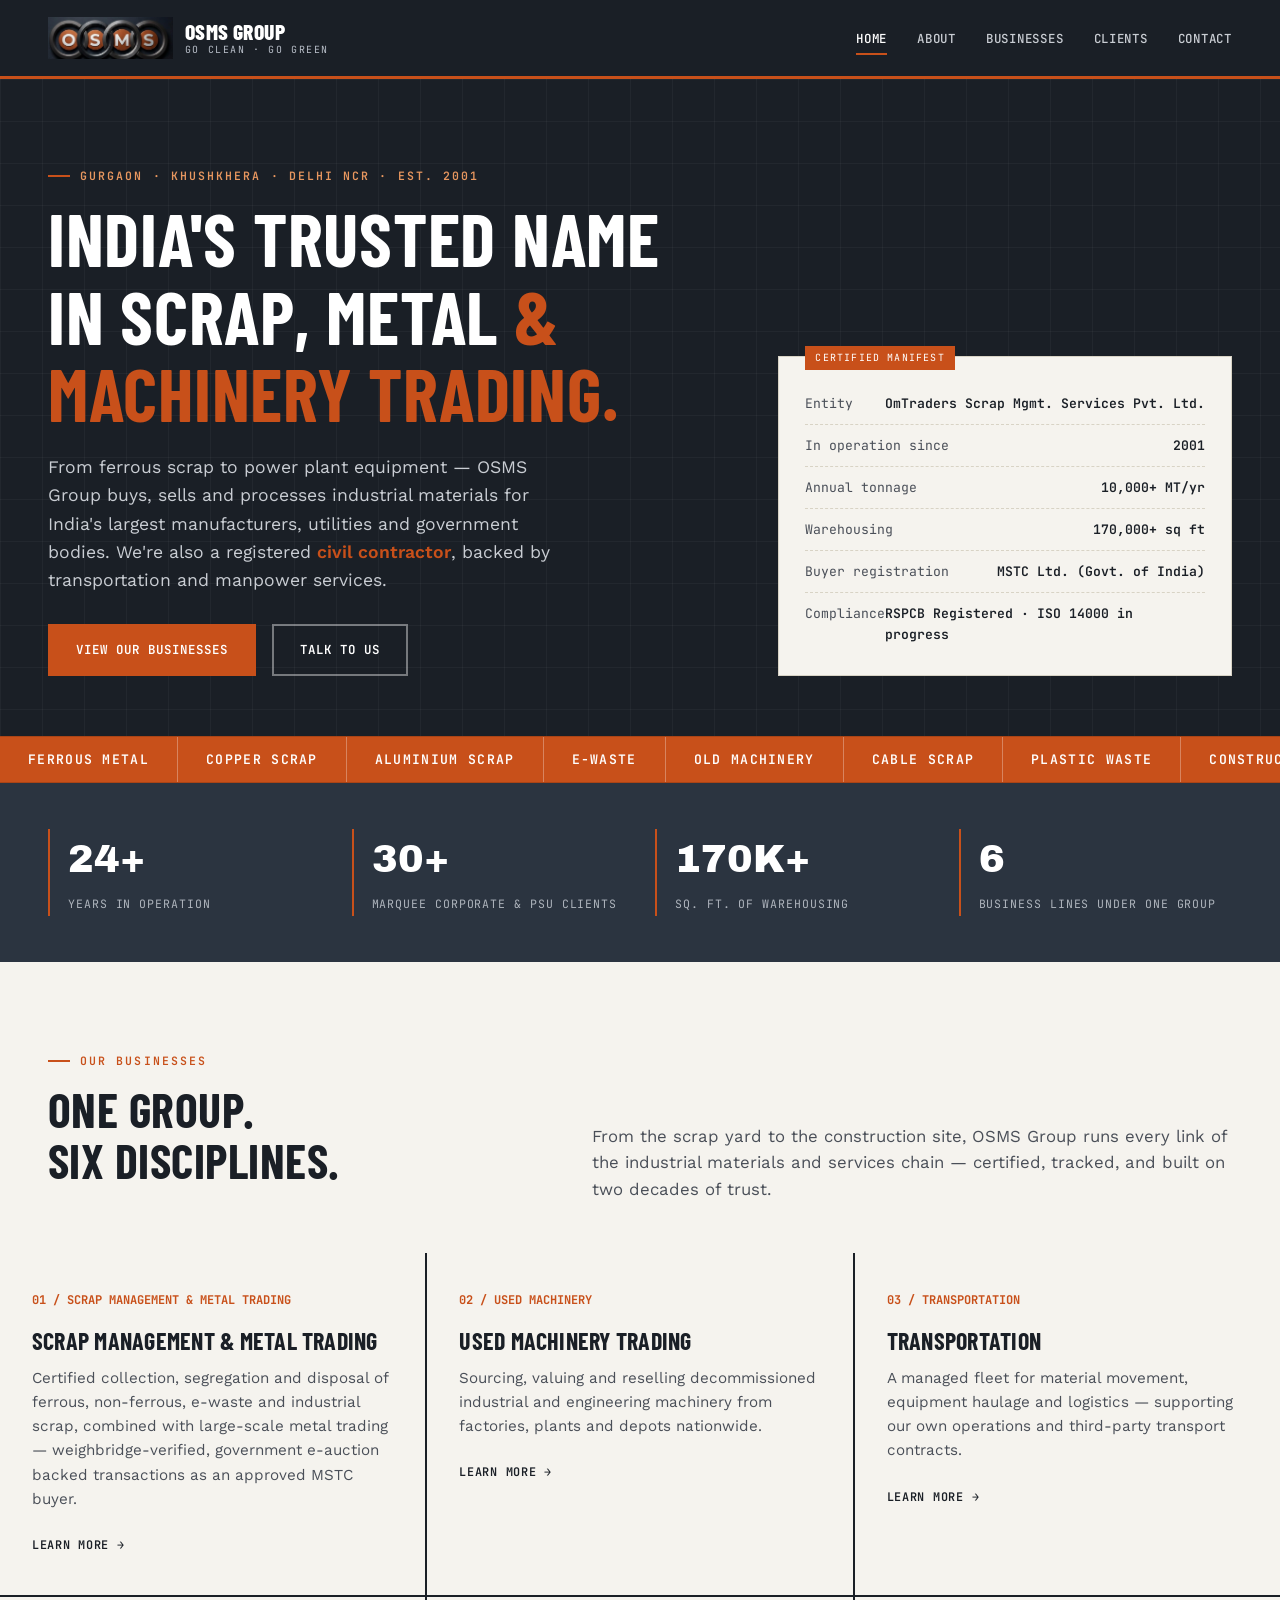
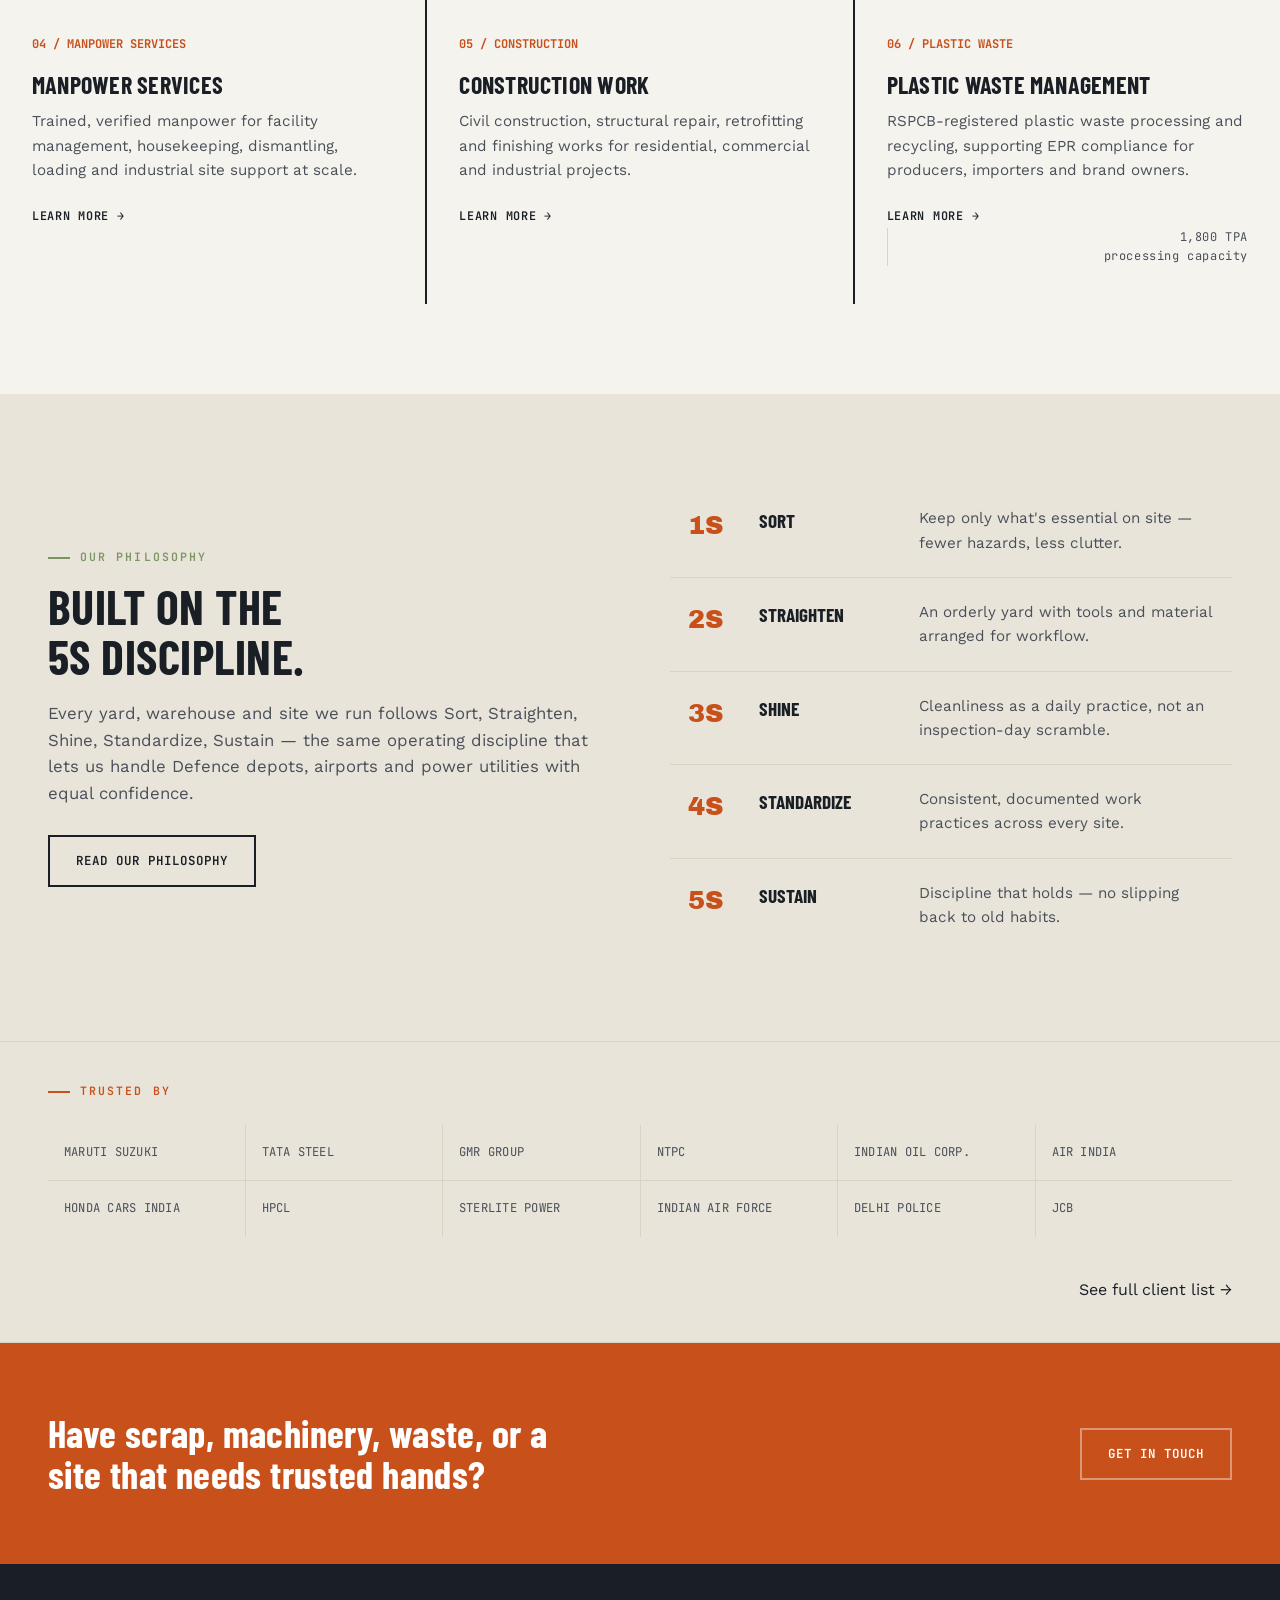
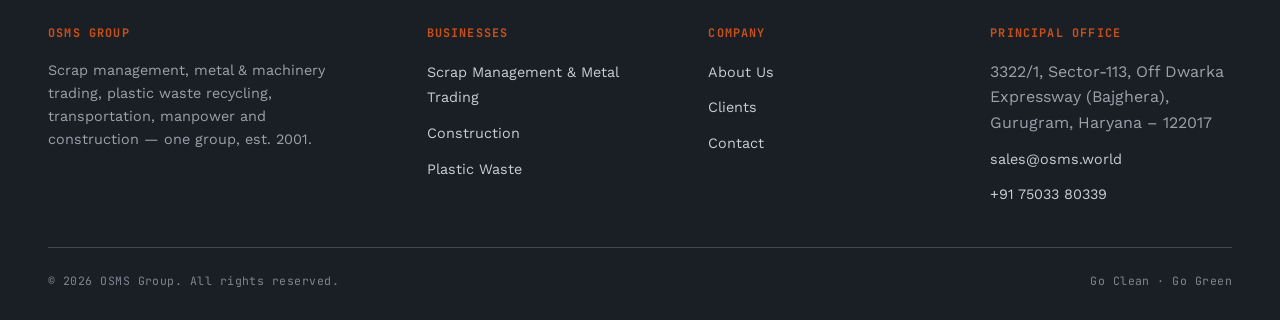
==== index.html @ 16e3008f "Add files via upload" ====
<!DOCTYPE html>
<html lang="en">
<head>
<meta charset="UTF-8">
<meta name="viewport" content="width=device-width, initial-scale=1.0">
<title>OSMS Group | Scrap, Recycling, Trading, Manpower &amp; Construction</title>
<meta name="description" content="OSMS Group — scrap management, metal &amp; machinery trading, plastic waste recycling, transportation, manpower and construction services, trusted by Maruti Suzuki, Tata Steel, NTPC, GMR, Air India and the Indian Armed Forces.">
<link rel="icon" href="favicon.ico" sizes="any">
<link rel="icon" type="image/png" sizes="32x32" href="favicon-32x32.png">
<link rel="icon" type="image/png" sizes="16x16" href="favicon-16x16.png">
<link rel="apple-touch-icon" sizes="180x180" href="apple-touch-icon.png">
<link rel="stylesheet" href="style.css">
</head>
<body>

<header class="site-header">
  <div class="wrap">
    <a href="index.html" class="brand">
      <img src="header-logo.png" alt="OSMS Group" class="brand-mark-img">
      <div class="brand-text">
        <span class="name">OSMS Group</span>
        <span class="tag">Go Clean · Go Green</span>
      </div>
    </a>
    <nav class="main-nav">
      <ul>
        <li><a href="index.html" class="active">Home</a></li>
        <li><a href="about.html">About</a></li>
        <li><a href="businesses.html">Businesses</a></li>
        <li><a href="clients.html">Clients</a></li>
        <li><a href="contact.html">Contact</a></li>
      </ul>
    </nav>
    <button class="nav-toggle" aria-label="Toggle menu" aria-expanded="false">&#9776;</button>
  </div>
</header>

<!-- HERO -->
<section class="hero">
  <div class="hero-grid-bg"></div>
  <div class="wrap">
    <div class="hero-inner">
      <div class="fade-up">
        <p class="eyebrow on-dark">Gurgaon · Khushkhera · Delhi NCR · Est. 2001</p>
        <h1>India's trusted name in scrap, metal <span>&amp; machinery trading.</span></h1>
        <p class="hero-sub">From ferrous scrap to power plant equipment &mdash; OSMS Group buys, sells and processes industrial materials for India's largest manufacturers, utilities and government bodies. We're also a registered <span class="hl-rust">civil contractor</span>, backed by transportation and manpower services.</p>
        <div class="hero-cta">
          <a href="businesses.html" class="btn btn-rust">View Our Businesses</a>
          <a href="contact.html" class="btn btn-outline-light">Talk To Us</a>
        </div>
      </div>
      <div class="manifest-card fade-up">
        <div class="manifest-row"><span class="k">Entity</span><span class="v">OmTraders Scrap Mgmt. Services Pvt. Ltd.</span></div>
        <div class="manifest-row"><span class="k">In operation since</span><span class="v">2001</span></div>
        <div class="manifest-row"><span class="k">Annual tonnage</span><span class="v">10,000+ MT/yr</span></div>
        <div class="manifest-row"><span class="k">Warehousing</span><span class="v">170,000+ sq ft</span></div>
        <div class="manifest-row"><span class="k">Buyer registration</span><span class="v">MSTC Ltd. (Govt. of India)</span></div>
        <div class="manifest-row"><span class="k">Compliance</span><span class="v">RSPCB Registered &middot; ISO 14000 in progress</span></div>
      </div>
    </div>
  </div>
</section>

<!-- LEDGER MARQUEE -->
<div class="ledger-strip" aria-hidden="true">
  <div class="ledger-track">
    <span>FERROUS METAL</span><span>COPPER SCRAP</span><span>ALUMINIUM SCRAP</span><span>E-WASTE</span><span>OLD MACHINERY</span><span>CABLE SCRAP</span><span>PLASTIC WASTE</span><span>CONSTRUCTION SCRAP</span><span>AVIATION SCRAP</span><span>OIL SCRAP</span><span>PAPER WASTE</span>
    <span>FERROUS METAL</span><span>COPPER SCRAP</span><span>ALUMINIUM SCRAP</span><span>E-WASTE</span><span>OLD MACHINERY</span><span>CABLE SCRAP</span><span>PLASTIC WASTE</span><span>CONSTRUCTION SCRAP</span><span>AVIATION SCRAP</span><span>OIL SCRAP</span><span>PAPER WASTE</span>
  </div>
</div>

<!-- STAT BAR -->
<section class="stat-bar">
  <div class="wrap">
    <div class="stat-grid">
      <div class="stat fade-up">
        <span class="num">24+</span>
        <span class="label">Years in operation</span>
      </div>
      <div class="stat fade-up">
        <span class="num">30+</span>
        <span class="label">Marquee corporate &amp; PSU clients</span>
      </div>
      <div class="stat fade-up">
        <span class="num">170K+</span>
        <span class="label">Sq. ft. of warehousing</span>
      </div>
      <div class="stat fade-up">
        <span class="num">6</span>
        <span class="label">Business lines under one group</span>
      </div>
    </div>
  </div>
</section>

<!-- GROUP OVERVIEW -->
<section class="section">
  <div class="wrap">
    <div class="section-head fade-up">
      <div>
        <p class="eyebrow">Our Businesses</p>
        <h2 class="section-title">One group.<br>Six disciplines.</h2>
      </div>
      <p class="section-lede">From the scrap yard to the construction site, OSMS Group runs every link of the industrial materials and services chain &mdash; certified, tracked, and built on two decades of trust.</p>
    </div>
  </div>

  <div class="biz-grid fade-up">
    <div class="biz-card">
      <span class="biz-no">01 / SCRAP MANAGEMENT &amp; METAL TRADING</span>
      <h3>Scrap Management &amp; Metal Trading</h3>
      <p>Certified collection, segregation and disposal of ferrous, non-ferrous, e-waste and industrial scrap, combined with large-scale metal trading &mdash; weighbridge-verified, government e-auction backed transactions as an approved MSTC buyer.</p>
      <a href="businesses.html#scrap-management" class="biz-link">Learn more</a>
    </div>
    <div class="biz-card">
      <span class="biz-no">02 / USED MACHINERY</span>
      <h3>Used Machinery Trading</h3>
      <p>Sourcing, valuing and reselling decommissioned industrial and engineering machinery from factories, plants and depots nationwide.</p>
      <a href="businesses.html#used-machinery" class="biz-link">Learn more</a>
    </div>
    <div class="biz-card">
      <span class="biz-no">03 / TRANSPORTATION</span>
      <h3>Transportation</h3>
      <p>A managed fleet for material movement, equipment haulage and logistics &mdash; supporting our own operations and third-party transport contracts.</p>
      <a href="businesses.html#transportation" class="biz-link">Learn more</a>
    </div>
    <div class="biz-card">
      <span class="biz-no">04 / MANPOWER SERVICES</span>
      <h3>Manpower Services</h3>
      <p>Trained, verified manpower for facility management, housekeeping, dismantling, loading and industrial site support at scale.</p>
      <a href="businesses.html#manpower" class="biz-link">Learn more</a>
    </div>
    <div class="biz-card">
      <span class="biz-no">05 / CONSTRUCTION</span>
      <h3>Construction Work</h3>
      <p>Civil construction, structural repair, retrofitting and finishing works for residential, commercial and industrial projects.</p>
      <a href="businesses.html#construction" class="biz-link">Learn more</a>
    </div>
    <div class="biz-card">
      <div>
        <span class="biz-no">06 / PLASTIC WASTE</span>
        <h3>Plastic Waste Management</h3>
        <p>RSPCB-registered plastic waste processing and recycling, supporting EPR compliance for producers, importers and brand owners.</p>
        <a href="businesses.html#plastic-waste" class="biz-link">Learn more</a>
      </div>
      <div class="mono-tag" style="text-align:right; min-width:140px; border-left:1px solid var(--paper-line); padding-left:24px;">
        1,800 TPA<br>processing capacity
      </div>
    </div>
  </div>
</section>

<!-- WHY US / PHILOSOPHY TEASER -->
<section class="section section-alt">
  <div class="wrap">
    <div class="split">
      <div class="fade-up">
        <p class="eyebrow olive">Our Philosophy</p>
        <h2 class="section-title">Built on the<br>5S discipline.</h2>
        <p class="section-lede" style="margin-bottom:28px;">Every yard, warehouse and site we run follows Sort, Straighten, Shine, Standardize, Sustain &mdash; the same operating discipline that lets us handle Defence depots, airports and power utilities with equal confidence.</p>
        <a href="about.html" class="btn btn-outline-dark">Read Our Philosophy</a>
      </div>
      <div class="fade-up">
        <table class="s5-table">
          <tr><td class="s5-num">1S</td><td class="s5-name">Sort</td><td class="s5-desc">Keep only what's essential on site &mdash; fewer hazards, less clutter.</td></tr>
          <tr><td class="s5-num">2S</td><td class="s5-name">Straighten</td><td class="s5-desc">An orderly yard with tools and material arranged for workflow.</td></tr>
          <tr><td class="s5-num">3S</td><td class="s5-name">Shine</td><td class="s5-desc">Cleanliness as a daily practice, not an inspection-day scramble.</td></tr>
          <tr><td class="s5-num">4S</td><td class="s5-name">Standardize</td><td class="s5-desc">Consistent, documented work practices across every site.</td></tr>
          <tr><td class="s5-num">5S</td><td class="s5-name">Sustain</td><td class="s5-desc">Discipline that holds &mdash; no slipping back to old habits.</td></tr>
        </table>
      </div>
    </div>
  </div>
</section>

<!-- CLIENT TRUST STRIP -->
<section class="client-strip">
  <div class="wrap">
    <p class="eyebrow fade-up" style="margin-bottom:24px;">Trusted By</p>
    <div class="client-grid fade-up">
      <div class="client-name">Maruti Suzuki</div>
      <div class="client-name">Tata Steel</div>
      <div class="client-name">GMR Group</div>
      <div class="client-name">NTPC</div>
      <div class="client-name">Indian Oil Corp.</div>
      <div class="client-name">Air India</div>
      <div class="client-name">Honda Cars India</div>
      <div class="client-name">HPCL</div>
      <div class="client-name">Sterlite Power</div>
      <div class="client-name">Indian Air Force</div>
      <div class="client-name">Delhi Police</div>
      <div class="client-name">JCB</div>
    </div>
    <div class="text-center mt-40 fade-up" style="text-align:right;">
      <a href="clients.html" class="biz-link" style="color:var(--ink);">See full client list →</a>
    </div>
  </div>
</section>

<!-- CTA -->
<section class="cta-band">
  <div class="wrap">
    <h2>Have scrap, machinery, waste, or a site that needs trusted hands?</h2>
    <a href="contact.html" class="btn btn-outline-light">Get In Touch</a>
  </div>
</section>

<footer class="site-footer">
  <div class="wrap">
    <div class="footer-grid">
      <div>
        <h5>OSMS Group</h5>
        <p style="font-size:0.9rem; max-width:280px; color:#9BA1AB;">Scrap management, metal &amp; machinery trading, plastic waste recycling, transportation, manpower and construction &mdash; one group, est. 2001.</p>
      </div>
      <div>
        <h5>Businesses</h5>
        <ul>
          <li><a href="businesses.html#scrap-management">Scrap Management &amp; Metal Trading</a></li>
          <li><a href="businesses.html#construction">Construction</a></li>
          <li><a href="businesses.html#plastic-waste">Plastic Waste</a></li>
        </ul>
      </div>
      <div>
        <h5>Company</h5>
        <ul>
          <li><a href="about.html">About Us</a></li>
          <li><a href="clients.html">Clients</a></li>
          <li><a href="contact.html">Contact</a></li>
        </ul>
      </div>
      <div>
        <h5>Principal Office</h5>
        <ul>
          <li style="color:#9BA1AB;">3322/1, Sector-113, Off Dwarka Expressway (Bajghera), Gurugram, Haryana &ndash; 122017</li>
          <li><a href="mailto:sales@osms.world">sales@osms.world</a></li>
          <li><a href="tel:+917503380339">+91 75033 80339</a></li>
        </ul>
      </div>
    </div>
    <div class="footer-bottom">
      <span>&copy; 2026 OSMS Group. All rights reserved.</span>
      <span>Go Clean &middot; Go Green</span>
    </div>
  </div>
</footer>

<script src="main.js"></script>
</body>
</html>
---- style.css ----
/* ===========================================================
   OSMS GROUP — Design System
   Palette: graphite / rust-orange / industrial olive / warm paper
   Type: condensed industrial display + grotesque body + mono utility
   =========================================================== */

@import url('https://fonts.googleapis.com/css2?family=Archivo+Black&family=Barlow+Condensed:wght@500;600;700;800&family=Work+Sans:wght@400;500;600;700&family=JetBrains+Mono:wght@400;500;600&display=swap');

:root{
  --graphite: #1A1F26;
  --slate: #2B3440;
  --slate-light: #3D4856;
  --rust: #C8501A;
  --rust-dark: #A83F12;
  --olive: #7C9560;
  --olive-dark: #5E7349;
  --paper: #F5F3EE;
  --paper-dim: #E8E4DA;
  --paper-line: #D8D3C5;
  --ink: #1A1F26;
  --ink-soft: #4A4F58;
  --white: #FFFFFF;

  --font-display: 'Barlow Condensed', sans-serif;
  --font-stamp: 'Archivo Black', sans-serif;
  --font-body: 'Work Sans', sans-serif;
  --font-mono: 'JetBrains Mono', monospace;

  --max-width: 1240px;
  --radius: 2px;
}

*{ margin:0; padding:0; box-sizing:border-box; }

html{ scroll-behavior:smooth; }

body{
  font-family: var(--font-body);
  background: var(--paper);
  color: var(--ink);
  line-height: 1.6;
  font-size: 16px;
  -webkit-font-smoothing: antialiased;
}

img{ max-width:100%; display:block; }
a{ color:inherit; text-decoration:none; }
ul{ list-style:none; }

.wrap{
  max-width: var(--max-width);
  margin: 0 auto;
  padding: 0 28px;
}

/* ---------- Typography ---------- */

h1, h2, h3, h4{
  font-family: var(--font-display);
  font-weight: 700;
  letter-spacing: 0.01em;
  line-height: 1.05;
  color: var(--graphite);
}

.eyebrow{
  font-family: var(--font-mono);
  font-size: 0.72rem;
  font-weight: 600;
  letter-spacing: 0.18em;
  text-transform: uppercase;
  color: var(--rust);
  display: flex;
  align-items: center;
  gap: 10px;
  margin-bottom: 14px;
}
.eyebrow::before{
  content:'';
  width: 22px;
  height: 2px;
  background: var(--rust);
  display:inline-block;
}
.eyebrow.on-dark{ color: #E8975F; }
.eyebrow.olive{ color: var(--olive); }
.eyebrow.olive::before{ background: var(--olive); }

.section-title{
  font-size: clamp(2rem, 4vw, 3rem);
  text-transform: uppercase;
  margin-bottom: 18px;
}

.section-lede{
  font-family: var(--font-body);
  font-size: 1.05rem;
  color: var(--ink-soft);
  max-width: 640px;
  font-weight: 400;
}

.mono-tag{
  font-family: var(--font-mono);
  font-size: 0.75rem;
  letter-spacing: 0.05em;
  color: var(--ink-soft);
}

/* ---------- Header / Nav ---------- */

.site-header{
  position: sticky;
  top: 0;
  z-index: 100;
  background: var(--graphite);
  border-bottom: 3px solid var(--rust);
}

.site-header .wrap{
  display:flex;
  align-items:center;
  justify-content:space-between;
  height: 76px;
}

.brand{
  display:flex;
  align-items:center;
  gap: 12px;
}

.brand-mark{
  width: 40px;
  height: 40px;
  background: var(--rust);
  display:flex;
  align-items:center;
  justify-content:center;
  font-family: var(--font-stamp);
  color: var(--graphite);
  font-size: 1.1rem;
  flex-shrink: 0;
  transform: rotate(0deg);
}

.brand-mark-img{
  height: 42px;
  width: auto;
  display: block;
  flex-shrink: 0;
}

.brand-text{
  display:flex;
  flex-direction: column;
  line-height: 1.1;
}

.brand-text .name{
  font-family: var(--font-display);
  font-weight: 800;
  font-size: 1.35rem;
  color: var(--white);
  letter-spacing: 0.02em;
  text-transform: uppercase;
}

.brand-text .tag{
  font-family: var(--font-mono);
  font-size: 0.62rem;
  letter-spacing: 0.16em;
  color: #B8BEC8;
  text-transform: uppercase;
  margin-top: 2px;
}

.main-nav ul{
  display:flex;
  gap: 30px;
}

.main-nav a{
  font-family: var(--font-mono);
  font-size: 0.78rem;
  letter-spacing: 0.06em;
  text-transform: uppercase;
  color: #C9CDD3;
  font-weight: 500;
  transition: color 0.2s;
  padding: 6px 0;
  border-bottom: 2px solid transparent;
}

.main-nav a:hover,
.main-nav a.active{
  color: var(--white);
  border-bottom-color: var(--rust);
}

.nav-toggle{
  display:none;
  background:none;
  border:none;
  color: var(--white);
  font-size: 1.6rem;
  cursor:pointer;
}

@media (max-width: 880px){
  .main-nav{
    position: fixed;
    top: 76px;
    left: 0;
    right: 0;
    background: var(--graphite);
    border-bottom: 3px solid var(--rust);
    transform: translateY(-110%);
    transition: transform 0.25s ease, visibility 0.25s;
    z-index: 99;
    visibility: hidden;
  }
  .main-nav.open{ transform: translateY(0); visibility: visible; }
  .main-nav ul{
    flex-direction: column;
    padding: 18px 28px 26px;
    gap: 18px;
  }
  .nav-toggle{ display:block; }
}

/* ---------- Buttons ---------- */

.btn{
  display:inline-flex;
  align-items:center;
  gap: 10px;
  font-family: var(--font-mono);
  font-size: 0.78rem;
  letter-spacing: 0.08em;
  text-transform: uppercase;
  font-weight: 600;
  padding: 14px 26px;
  border: 2px solid transparent;
  cursor: pointer;
  transition: all 0.2s ease;
  white-space: nowrap;
}

.btn-rust{
  background: var(--rust);
  color: var(--white);
  border-color: var(--rust);
}
.btn-rust:hover{ background: var(--rust-dark); border-color: var(--rust-dark); }

.btn-outline-light{
  background: transparent;
  color: var(--white);
  border-color: rgba(255,255,255,0.4);
}
.btn-outline-light:hover{ border-color: var(--white); }

.btn-outline-dark{
  background: transparent;
  color: var(--graphite);
  border-color: var(--graphite);
}
.btn-outline-dark:hover{ background: var(--graphite); color: var(--white); }

.btn-olive{
  background: var(--olive);
  color: var(--white);
  border-color: var(--olive);
}
.btn-olive:hover{ background: var(--olive-dark); border-color: var(--olive-dark); }

/* ---------- Hero (manifest / weighbridge ticket motif) ---------- */

.hero{
  background: var(--graphite);
  color: var(--white);
  position: relative;
  overflow: hidden;
  padding: 88px 0 0;
}

.hero-grid-bg{
  position:absolute;
  inset:0;
  background-image:
    linear-gradient(rgba(255,255,255,0.035) 1px, transparent 1px),
    linear-gradient(90deg, rgba(255,255,255,0.035) 1px, transparent 1px);
  background-size: 42px 42px;
  pointer-events:none;
}

.hero .wrap{
  position: relative;
  z-index: 2;
}

.hero-inner{
  display:grid;
  grid-template-columns: 1.2fr 0.8fr;
  gap: 50px;
  align-items: end;
  padding-bottom: 60px;
}

@media (max-width: 880px){
  .hero-inner{
    grid-template-columns: 1fr;
    padding-bottom: 44px;
  }
}

.hero h1{
  font-size: clamp(2.6rem, 6vw, 4.6rem);
  text-transform: uppercase;
  color: var(--white);
  margin-bottom: 22px;
}

.hero h1 span{ color: var(--rust); }

.hl-olive{
  color: var(--olive);
  font-weight: 600;
}

.hl-rust{
  color: var(--rust);
  font-weight: 600;
}

.hero-sub{
  font-size: 1.1rem;
  color: #C9CDD3;
  max-width: 520px;
  margin-bottom: 30px;
}

.hero-cta{
  display:flex;
  gap: 16px;
  flex-wrap: wrap;
}

/* manifest ticket card */
.manifest-card{
  background: var(--paper);
  color: var(--ink);
  padding: 26px 26px 20px;
  border: 1px solid var(--paper-line);
  position: relative;
}
.manifest-card::before{
  content: 'CERTIFIED MANIFEST';
  position:absolute;
  top: -11px;
  left: 26px;
  background: var(--rust);
  color: var(--white);
  font-family: var(--font-mono);
  font-size: 0.62rem;
  letter-spacing: 0.12em;
  padding: 4px 10px;
}
.manifest-row{
  display:flex;
  justify-content: space-between;
  padding: 10px 0;
  border-bottom: 1px dashed var(--paper-line);
  font-family: var(--font-mono);
  font-size: 0.82rem;
}
.manifest-row:last-child{ border-bottom:none; }
.manifest-row .k{ color: var(--ink-soft); }
.manifest-row .v{ font-weight:600; }

/* ---------- Ledger marquee (signature element) ---------- */

.ledger-strip{
  background: var(--rust);
  border-top: 1px solid rgba(0,0,0,0.15);
  border-bottom: 1px solid rgba(0,0,0,0.15);
  overflow: hidden;
  white-space: nowrap;
  position: relative;
}

.ledger-track{
  display: inline-flex;
  animation: ledger-scroll 38s linear infinite;
}

.ledger-track span{
  font-family: var(--font-mono);
  font-size: 0.82rem;
  letter-spacing: 0.1em;
  text-transform: uppercase;
  color: var(--white);
  padding: 12px 28px;
  display:inline-flex;
  align-items:center;
  gap: 10px;
  border-right: 1px solid rgba(255,255,255,0.3);
  font-weight: 600;
}

@keyframes ledger-scroll{
  from{ transform: translateX(0); }
  to{ transform: translateX(-50%); }
}

@media (prefers-reduced-motion: reduce){
  .ledger-track{ animation: none; }
}

/* ---------- Stat bar ---------- */

.stat-bar{
  background: var(--slate);
  color: var(--white);
  padding: 46px 0;
}

.stat-grid{
  display:grid;
  grid-template-columns: repeat(4, 1fr);
  gap: 30px;
}

.stat{
  border-left: 2px solid var(--rust);
  padding-left: 18px;
}

.stat .num{
  font-family: var(--font-stamp);
  font-size: clamp(1.8rem, 3vw, 2.6rem);
  color: var(--white);
  display:block;
}

.stat .label{
  font-family: var(--font-mono);
  font-size: 0.72rem;
  letter-spacing: 0.08em;
  text-transform: uppercase;
  color: #AEB4BC;
  margin-top: 6px;
}

@media (max-width: 780px){
  .stat-grid{ grid-template-columns: repeat(2, 1fr); }
}

/* ---------- Sections ---------- */

.section{ padding: 90px 0; }
.section-dark{ background: var(--graphite); color: var(--white); }
.section-dark h2{ color: var(--white); }
.section-alt{ background: var(--paper-dim); }

.section-head{
  display:flex;
  justify-content: space-between;
  align-items: flex-end;
  gap: 30px;
  margin-bottom: 50px;
  flex-wrap: wrap;
}

/* ---------- Business cards (group overview) ---------- */

.biz-grid{
  display:grid;
  grid-template-columns: repeat(3, 1fr);
  gap: 2px;
  background: var(--graphite);
}

.biz-card:nth-child(7){
  grid-column: 1 / -1;
  display: flex;
  align-items: center;
  gap: 40px;
  justify-content: space-between;
}
.biz-card:nth-child(7) > div:first-child{ flex: 1; }

@media (max-width: 700px){
  .biz-card:nth-child(7){ flex-direction: column; align-items: flex-start; }
}

.biz-card{
  background: var(--paper);
  padding: 38px 32px;
  position: relative;
  transition: background 0.25s;
}

.biz-card:hover{ background: var(--white); }

.biz-card .biz-no{
  font-family: var(--font-mono);
  font-size: 0.75rem;
  color: var(--rust);
  font-weight: 700;
  margin-bottom: 18px;
  display:block;
}

.biz-card h3{
  font-size: 1.5rem;
  text-transform: uppercase;
  margin-bottom: 12px;
}

.biz-card p{
  color: var(--ink-soft);
  font-size: 0.95rem;
  margin-bottom: 20px;
}

.biz-card .biz-link{
  font-family: var(--font-mono);
  font-size: 0.74rem;
  letter-spacing: 0.06em;
  text-transform: uppercase;
  font-weight: 600;
  color: var(--graphite);
  display:inline-flex;
  align-items:center;
  gap: 8px;
}
.biz-card .biz-link::after{ content:'→'; transition: transform 0.2s; }
.biz-card:hover .biz-link::after{ transform: translateX(4px); }

@media (max-width: 900px){
  .biz-grid{ grid-template-columns: 1fr; }
}

/* ---------- Material / service tags ---------- */

.tag-cloud{
  display:flex;
  flex-wrap:wrap;
  gap: 10px;
}

.tag-pill{
  font-family: var(--font-mono);
  font-size: 0.78rem;
  letter-spacing: 0.04em;
  text-transform: uppercase;
  padding: 9px 16px;
  border: 1px solid var(--ink);
  color: var(--ink);
  background: transparent;
}

.tag-pill.on-dark{
  border-color: rgba(255,255,255,0.3);
  color: var(--white);
}

/* ---------- Two column layout ---------- */

.split{
  display:grid;
  grid-template-columns: 1fr 1fr;
  gap: 60px;
  align-items: center;
}

@media (max-width: 880px){
  .split{ grid-template-columns: 1fr; gap: 40px; }
}

/* ---------- Process steps ---------- */

.process-row{
  display:grid;
  grid-template-columns: repeat(3, 1fr);
  gap: 0;
  border-top: 2px solid var(--graphite);
  border-bottom: 2px solid var(--graphite);
}

.process-step{
  padding: 30px 26px;
  border-right: 1px solid var(--paper-line);
  position: relative;
}
.process-step:last-child{ border-right:none; }

.process-step .step-num{
  font-family: var(--font-stamp);
  font-size: 2.2rem;
  color: var(--paper-line);
  display:block;
  margin-bottom: 10px;
}

@media (max-width: 780px){
  .process-row{ grid-template-columns: 1fr; }
  .process-step{ border-right:none; border-bottom: 1px solid var(--paper-line); }
}

/* ---------- 5S Table ---------- */

.s5-table{
  width:100%;
  border-collapse: collapse;
}
.s5-table tr{ border-bottom: 1px solid var(--paper-line); }
.s5-table tr:last-child{ border-bottom: none; }
.s5-table td{ padding: 22px 18px; vertical-align: top; }

.s5-num{
  font-family: var(--font-stamp);
  font-size: 1.6rem;
  color: var(--rust);
  width: 70px;
}
.s5-name{
  font-family: var(--font-display);
  font-weight: 700;
  font-size: 1.2rem;
  text-transform: uppercase;
  width: 160px;
}
.s5-desc{ color: var(--ink-soft); font-size: 0.95rem; }

@media (max-width: 700px){
  .s5-table, .s5-table tbody, .s5-table tr, .s5-table td{ display:block; width:auto; }
  .s5-table tr{ padding: 18px 0; }
}

/* ---------- Client logos / list ---------- */

.client-strip{
  background: var(--paper-dim);
  padding: 40px 0;
  border-top: 1px solid var(--paper-line);
  border-bottom: 1px solid var(--paper-line);
}

.client-grid{
  display:grid;
  grid-template-columns: repeat(auto-fit, minmax(180px, 1fr));
  gap: 1px;
  background: var(--paper-line);
}

.client-name{
  background: var(--paper-dim);
  padding: 18px 16px;
  font-family: var(--font-mono);
  font-size: 0.76rem;
  letter-spacing: 0.02em;
  color: var(--ink-soft);
  text-transform: uppercase;
}

/* ---------- Cards (services/certifications) ---------- */

.card-grid{
  display:grid;
  grid-template-columns: repeat(4, 1fr);
  gap: 22px;
}

@media (max-width: 980px){ .card-grid{ grid-template-columns: repeat(2, 1fr); } }
@media (max-width: 560px){ .card-grid{ grid-template-columns: 1fr; } }

.info-card{
  background: var(--white);
  border: 1px solid var(--paper-line);
  padding: 28px 24px;
}

.info-card .icon-mark{
  width: 44px;
  height: 44px;
  background: var(--graphite);
  display:flex;
  align-items:center;
  justify-content:center;
  margin-bottom: 18px;
  color: var(--rust);
}

.info-card h4{
  font-size: 1.15rem;
  text-transform: uppercase;
  margin-bottom: 10px;
}

.info-card p{
  font-size: 0.9rem;
  color: var(--ink-soft);
}

/* ---------- Facility / location table ---------- */

.facility-list{ display:flex; flex-direction:column; gap: 0; }
.facility-row{
  display:grid;
  grid-template-columns: 160px 1fr 140px;
  gap: 20px;
  padding: 20px 0;
  border-bottom: 1px solid var(--paper-line);
  align-items: baseline;
}
.facility-row .f-name{ font-family: var(--font-display); font-weight:700; text-transform:uppercase; font-size: 1.05rem; }
.facility-row .f-addr{ color: var(--ink-soft); font-size: 0.9rem; }
.facility-row .f-size{ font-family: var(--font-mono); color: var(--rust); font-size: 0.85rem; text-align:right; }

@media (max-width: 700px){
  .facility-row{ grid-template-columns: 1fr; gap: 6px; }
  .facility-row .f-size{ text-align:left; }
}

/* ---------- CTA band ---------- */

.cta-band{
  background: var(--rust);
  color: var(--white);
  padding: 70px 0;
}
.cta-band .wrap{
  display:flex;
  justify-content: space-between;
  align-items: center;
  gap: 30px;
  flex-wrap: wrap;
}
.cta-band h2{ color: var(--white); font-size: clamp(1.6rem, 3.4vw, 2.4rem); max-width: 560px; }

/* ---------- Footer ---------- */

.site-footer{
  background: var(--graphite);
  color: #C9CDD3;
  padding: 60px 0 30px;
}

.footer-grid{
  display:grid;
  grid-template-columns: 1.4fr 1fr 1fr 1fr;
  gap: 40px;
  padding-bottom: 40px;
  border-bottom: 1px solid var(--slate-light);
}

.footer-grid h5{
  font-family: var(--font-mono);
  font-size: 0.74rem;
  letter-spacing: 0.1em;
  text-transform: uppercase;
  color: var(--rust);
  margin-bottom: 16px;
}

.footer-grid ul{ display:flex; flex-direction:column; gap: 10px; }
.footer-grid a{ font-size: 0.9rem; color: #C9CDD3; }
.footer-grid a:hover{ color: var(--white); }

.footer-bottom{
  display:flex;
  justify-content: space-between;
  padding-top: 24px;
  font-family: var(--font-mono);
  font-size: 0.72rem;
  letter-spacing: 0.04em;
  color: #7E8590;
  flex-wrap: wrap;
  gap: 10px;
}

@media (max-width: 880px){
  .footer-grid{ grid-template-columns: repeat(2, 1fr); }
}
@media (max-width: 560px){
  .footer-grid{ grid-template-columns: 1fr; }
}

/* ---------- Page header (sub-pages) ---------- */

.page-header{
  background: var(--graphite);
  color: var(--white);
  padding: 56px 0 50px;
  position: relative;
  overflow: hidden;
}

.page-header h1{
  color: var(--white);
  text-transform: uppercase;
  font-size: clamp(2.2rem, 5vw, 3.4rem);
}

.breadcrumb{
  font-family: var(--font-mono);
  font-size: 0.75rem;
  letter-spacing: 0.06em;
  text-transform: uppercase;
  color: #9BA1AB;
  margin-bottom: 18px;
}
.breadcrumb a{ color: #C9CDD3; }
.breadcrumb a:hover{ color: var(--rust); }

/* ---------- Company badge (sub-brand identity strip) ---------- */

.subco-badge{
  display:inline-flex;
  align-items:center;
  gap: 10px;
  font-family: var(--font-mono);
  font-size: 0.74rem;
  letter-spacing: 0.1em;
  text-transform: uppercase;
  padding: 8px 14px;
  border: 1px solid rgba(255,255,255,0.25);
  margin-bottom: 20px;
}
.subco-badge .dot{ width:8px; height:8px; border-radius:50%; }

/* ---------- Utility ---------- */

.text-center{ text-align:center; margin-left:auto; margin-right:auto; }
.mt-40{ margin-top:40px; }
.divider{ height:1px; background: var(--paper-line); margin: 60px 0; }

/* content is visible by default; no JS-dependent opacity hiding */
.fade-up{ opacity:1; }

:focus-visible{
  outline: 3px solid var(--rust);
  outline-offset: 2px;
}
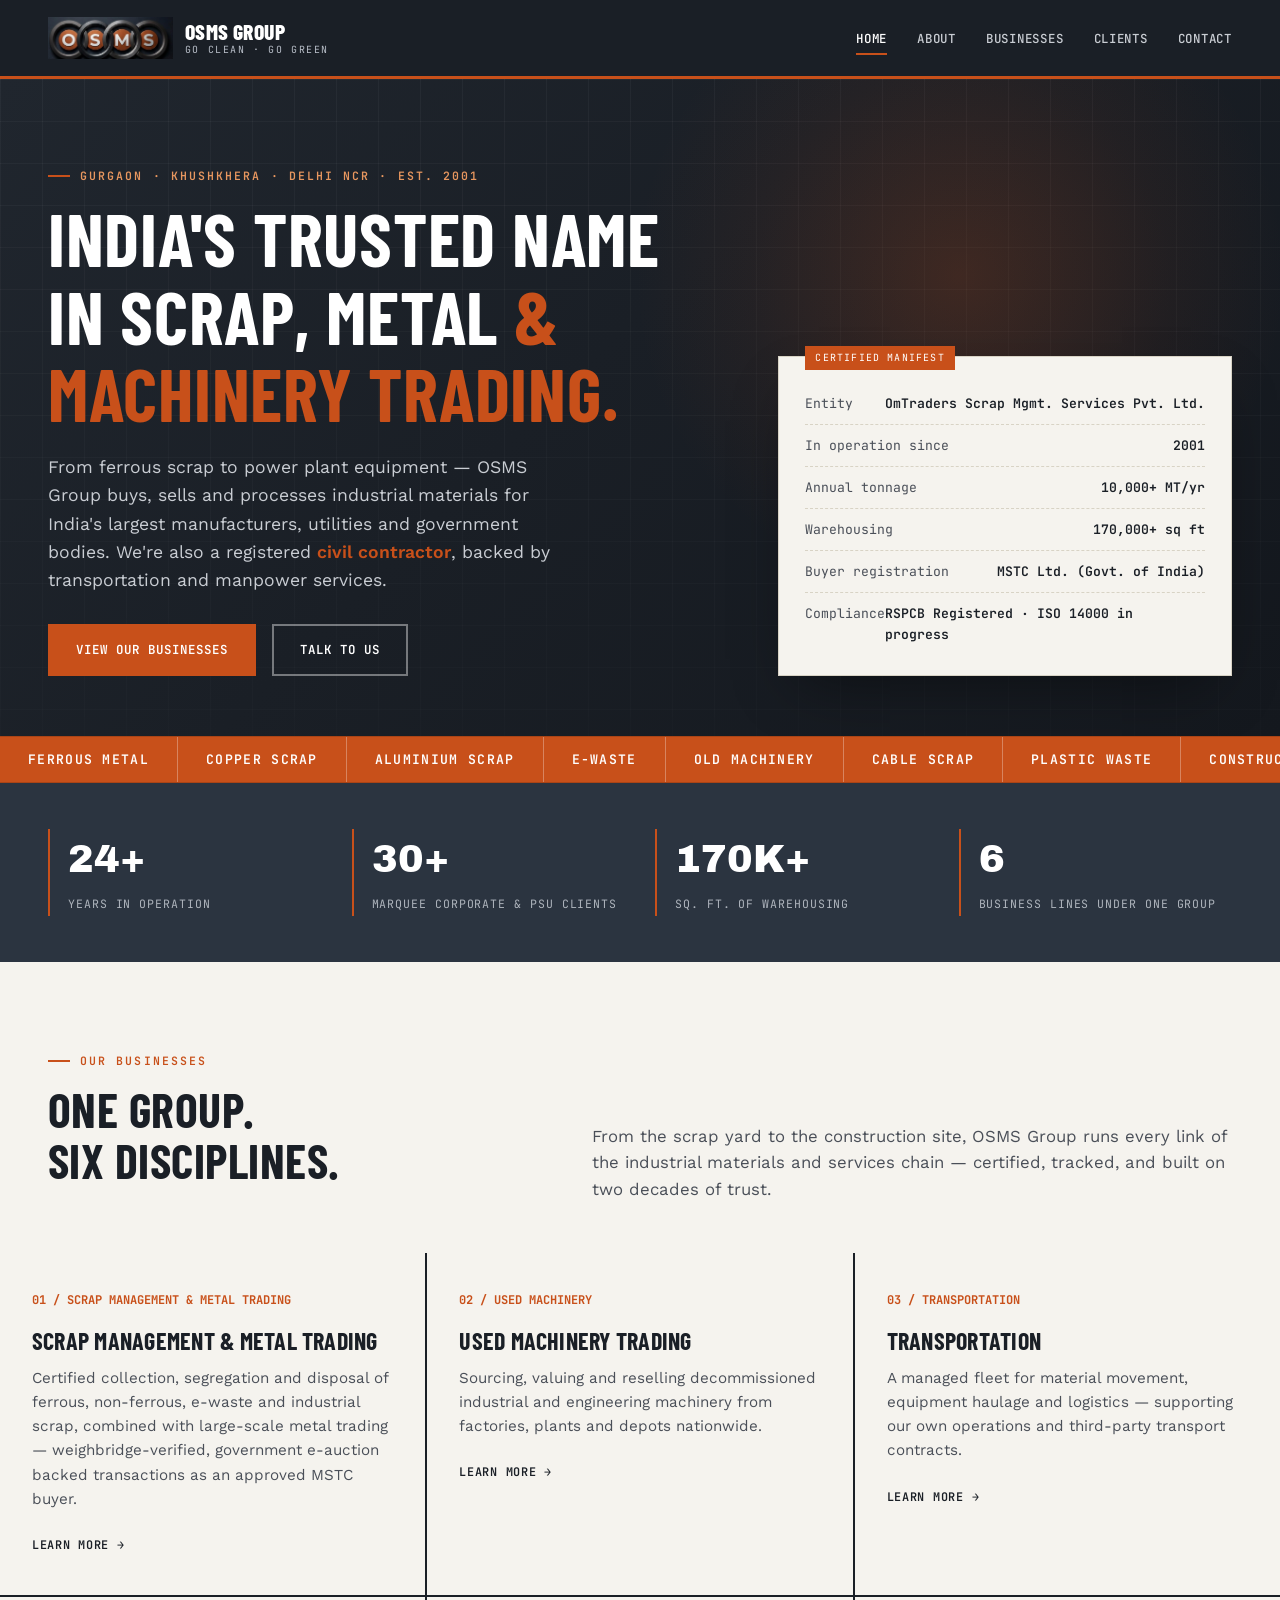
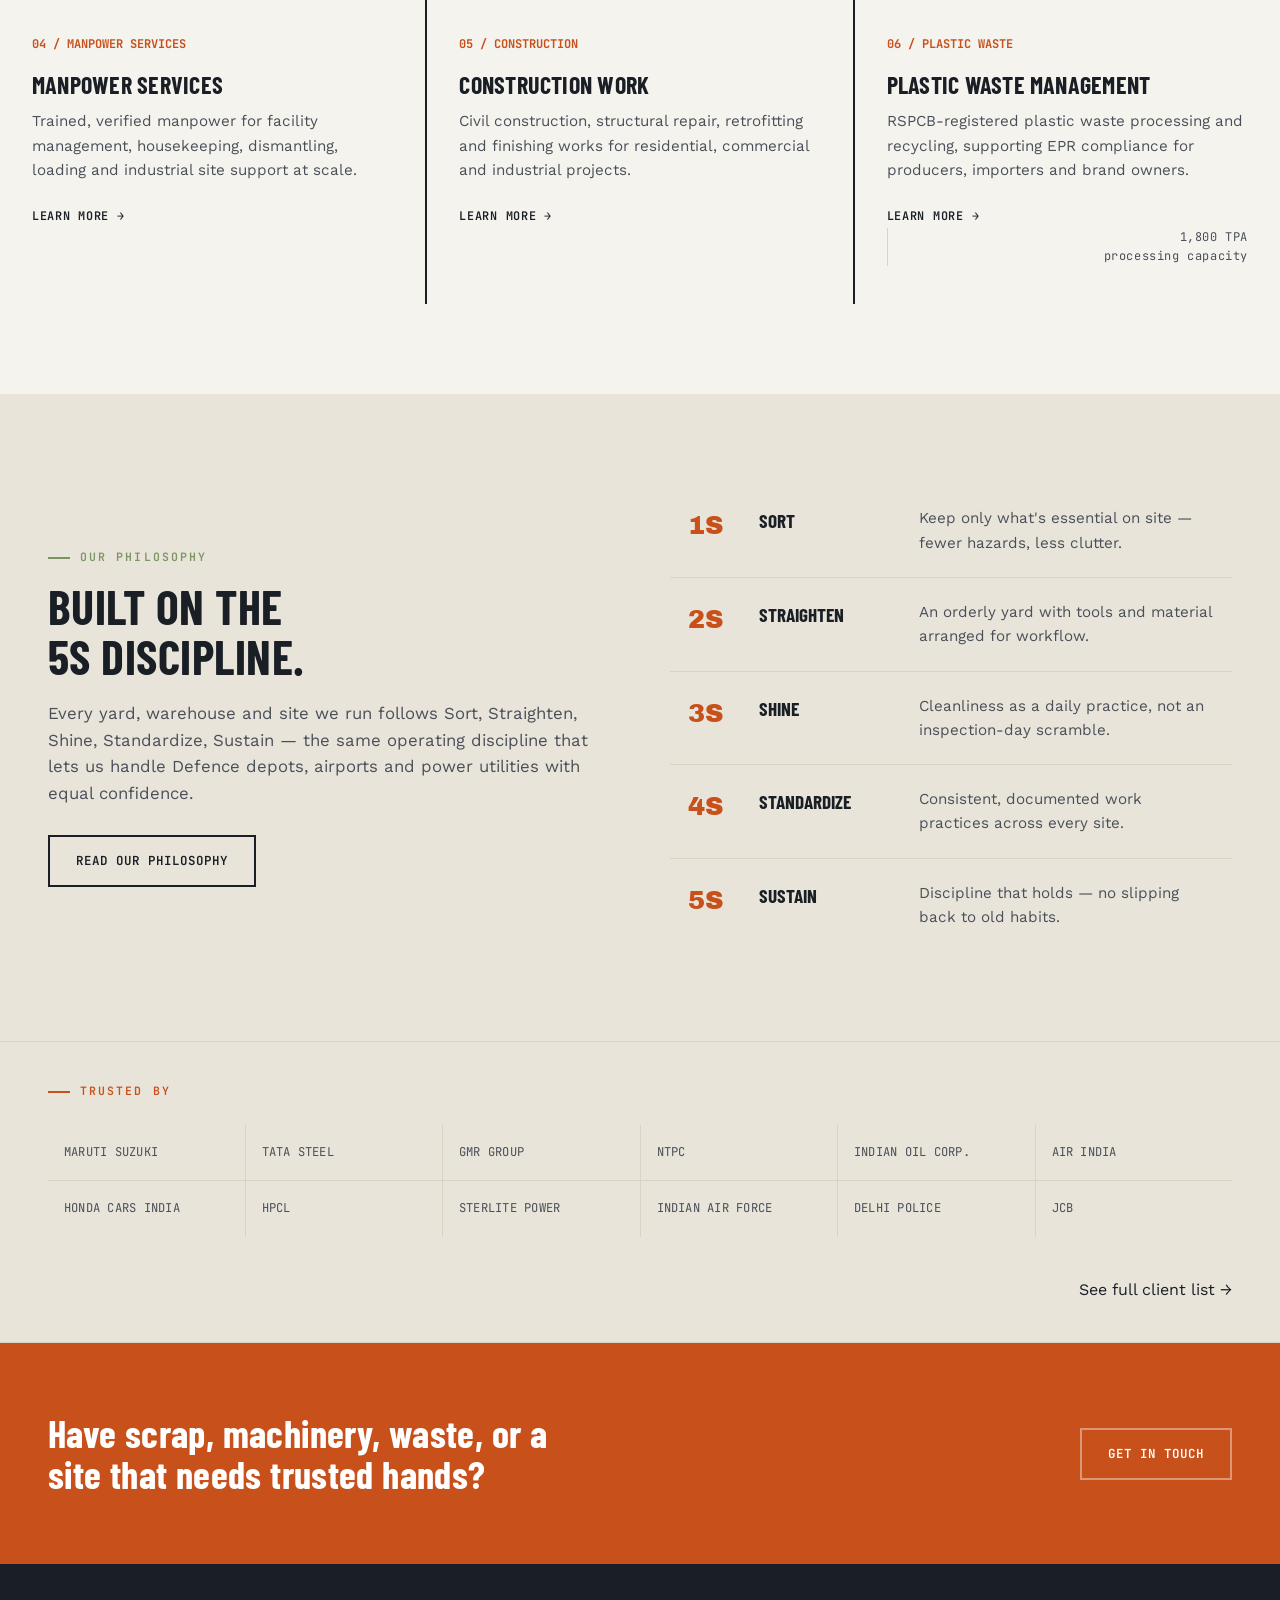
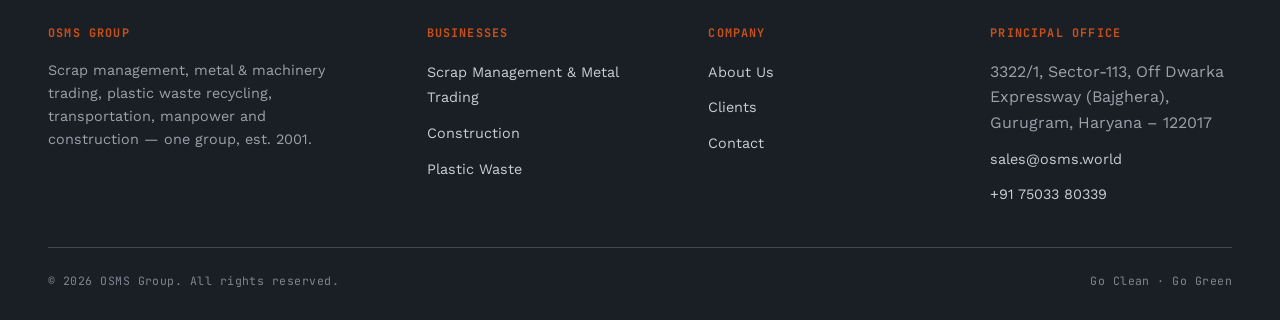
==== commit d4785830: "Add files via upload" ====
--- a/index.html
+++ b/index.html
@@ -5,6 +5,19 @@
 <meta name="viewport" content="width=device-width, initial-scale=1.0">
 <title>OSMS Group | Scrap, Recycling, Trading, Manpower &amp; Construction</title>
 <meta name="description" content="OSMS Group — scrap management, metal &amp; machinery trading, plastic waste recycling, transportation, manpower and construction services, trusted by Maruti Suzuki, Tata Steel, NTPC, GMR, Air India and the Indian Armed Forces.">
+
+<meta property="og:type" content="website">
+<meta property="og:url" content="https://www.osms.world/">
+<meta property="og:title" content="OSMS Group | Scrap, Recycling, Trading, Manpower &amp; Construction">
+<meta property="og:description" content="From ferrous scrap to power plant equipment — OSMS Group buys, sells and processes industrial materials for India's largest manufacturers, utilities and government bodies. A registered civil contractor since 2001.">
+<meta property="og:image" content="https://www.osms.world/header-logo.png">
+<meta property="og:site_name" content="OSMS Group">
+
+<meta name="twitter:card" content="summary">
+<meta name="twitter:title" content="OSMS Group | Scrap, Recycling, Trading, Manpower &amp; Construction">
+<meta name="twitter:description" content="India's trusted name in scrap, metal &amp; machinery trading. Also a registered civil contractor, est. 2001.">
+<meta name="twitter:image" content="https://www.osms.world/header-logo.png">
+
 <link rel="icon" href="favicon.ico" sizes="any">
 <link rel="icon" type="image/png" sizes="32x32" href="favicon-32x32.png">
 <link rel="icon" type="image/png" sizes="16x16" href="favicon-16x16.png">
@@ -38,6 +51,7 @@
 <!-- HERO -->
 <section class="hero">
   <div class="hero-grid-bg"></div>
+  <div class="hero-glow"></div>
   <div class="wrap">
     <div class="hero-inner">
       <div class="fade-up">
--- a/style.css
+++ b/style.css
@@ -278,26 +278,42 @@
 /* ---------- Hero (manifest / weighbridge ticket motif) ---------- */
 
 .hero{
-  background: var(--graphite);
+  background: linear-gradient(135deg, #20262E 0%, #1A1F26 45%, #14181E 100%);
   color: var(--white);
   position: relative;
   overflow: hidden;
   padding: 88px 0 0;
+}
+
+.hero-glow{
+  position: absolute;
+  top: -10%;
+  right: -5%;
+  width: 60%;
+  height: 80%;
+  background: radial-gradient(circle, rgba(200,80,26,0.22) 0%, rgba(200,80,26,0.06) 45%, transparent 70%);
+  pointer-events: none;
+  z-index: 1;
 }
 
 .hero-grid-bg{
   position:absolute;
   inset:0;
   background-image:
-    linear-gradient(rgba(255,255,255,0.035) 1px, transparent 1px),
-    linear-gradient(90deg, rgba(255,255,255,0.035) 1px, transparent 1px);
+    linear-gradient(rgba(255,255,255,0.045) 1px, transparent 1px),
+    linear-gradient(90deg, rgba(255,255,255,0.045) 1px, transparent 1px);
   background-size: 42px 42px;
+  mask-image: linear-gradient(to bottom, rgba(0,0,0,0.9), rgba(0,0,0,0.3));
   pointer-events:none;
 }
 
 .hero .wrap{
   position: relative;
   z-index: 2;
+}
+
+.hero-glow{
+  z-index: 1;
 }
 
 .hero-inner{
@@ -354,6 +370,7 @@
   padding: 26px 26px 20px;
   border: 1px solid var(--paper-line);
   position: relative;
+  box-shadow: 0 24px 60px -20px rgba(0,0,0,0.45);
 }
 .manifest-card::before{
   content: 'CERTIFIED MANIFEST';
@@ -692,6 +709,39 @@
   justify-content:center;
   margin-bottom: 18px;
   color: var(--rust);
+}
+
+.section-icon-row{
+  display: flex;
+  align-items: flex-start;
+  gap: 18px;
+}
+
+.section-icon{
+  width: 56px;
+  height: 56px;
+  background: var(--graphite);
+  border: 1px solid var(--rust);
+  display: flex;
+  align-items: center;
+  justify-content: center;
+  flex-shrink: 0;
+}
+
+.section-icon svg{
+  width: 28px;
+  height: 28px;
+  color: var(--rust);
+  fill: none;
+  stroke: currentColor;
+  stroke-width: 1.6;
+}
+
+.section-icon.olive-icon{
+  border-color: var(--olive);
+}
+.section-icon.olive-icon svg{
+  color: var(--olive);
 }
 
 .info-card h4{
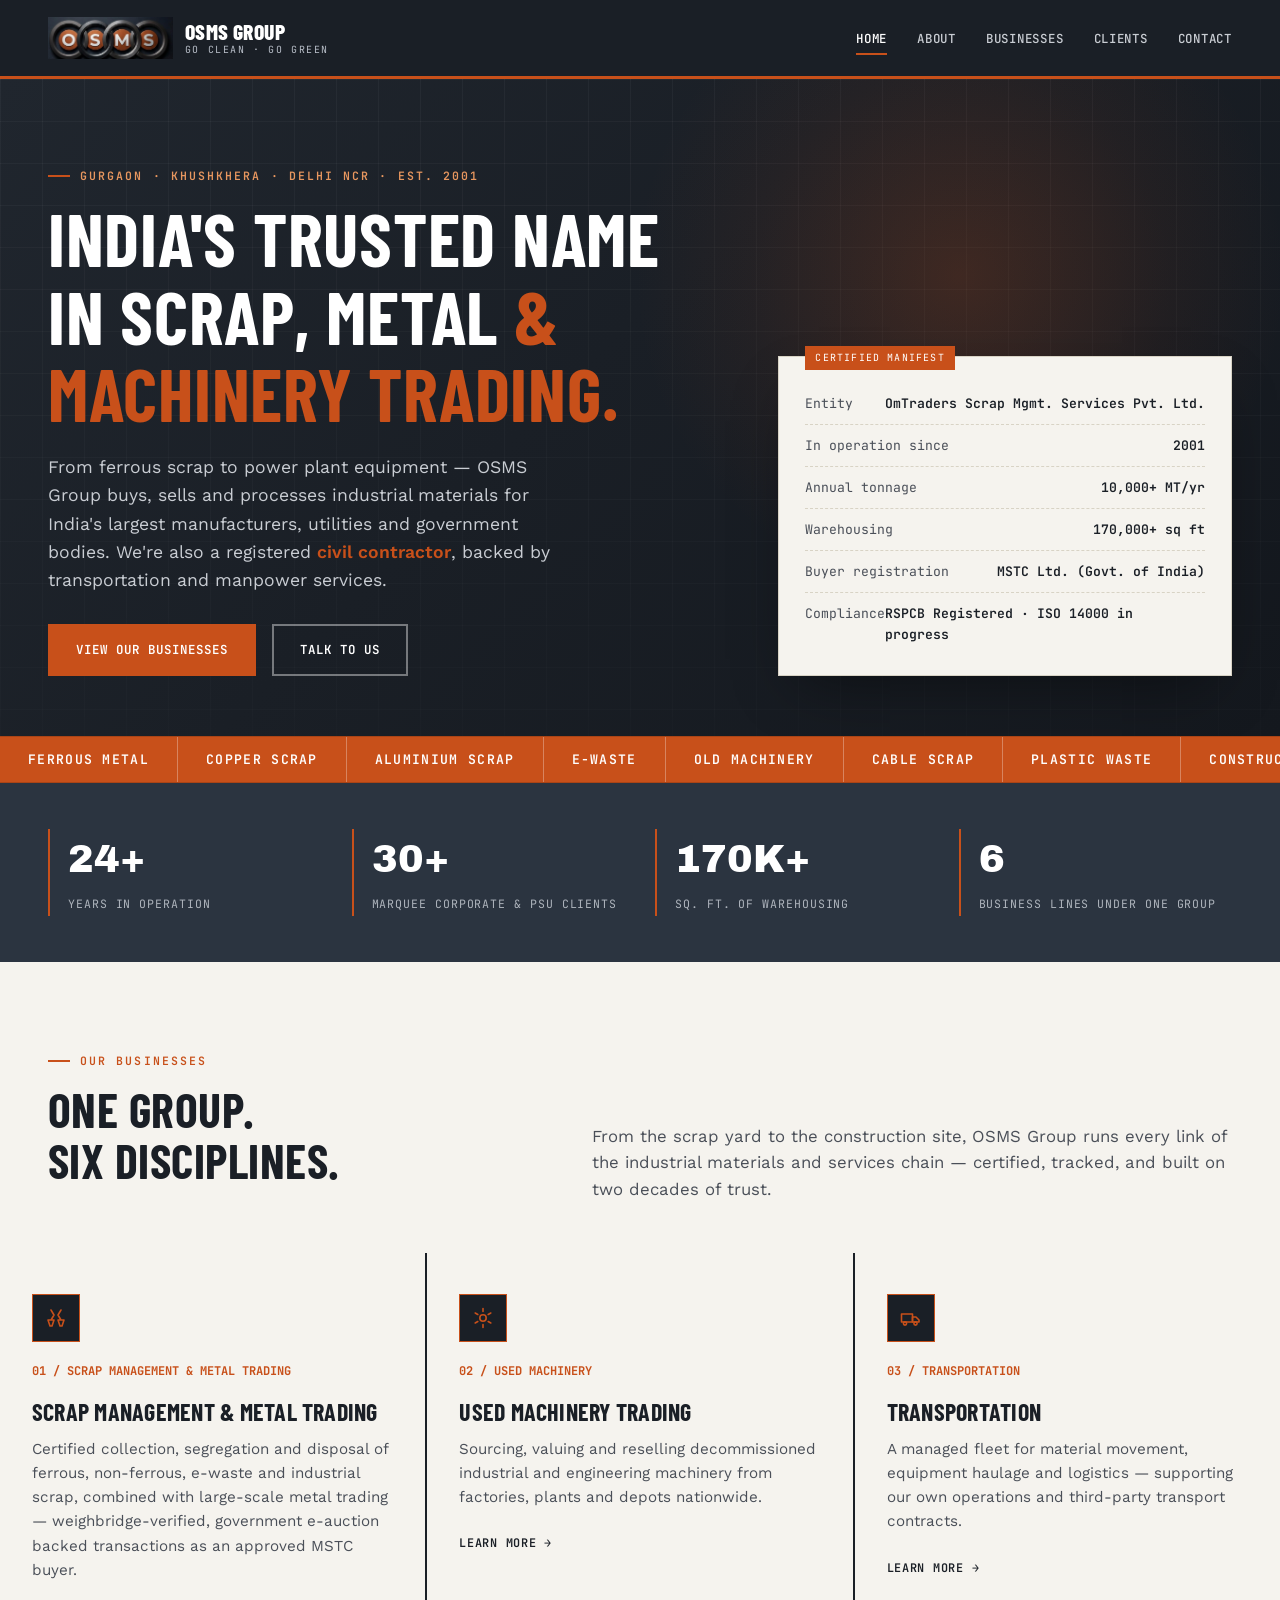
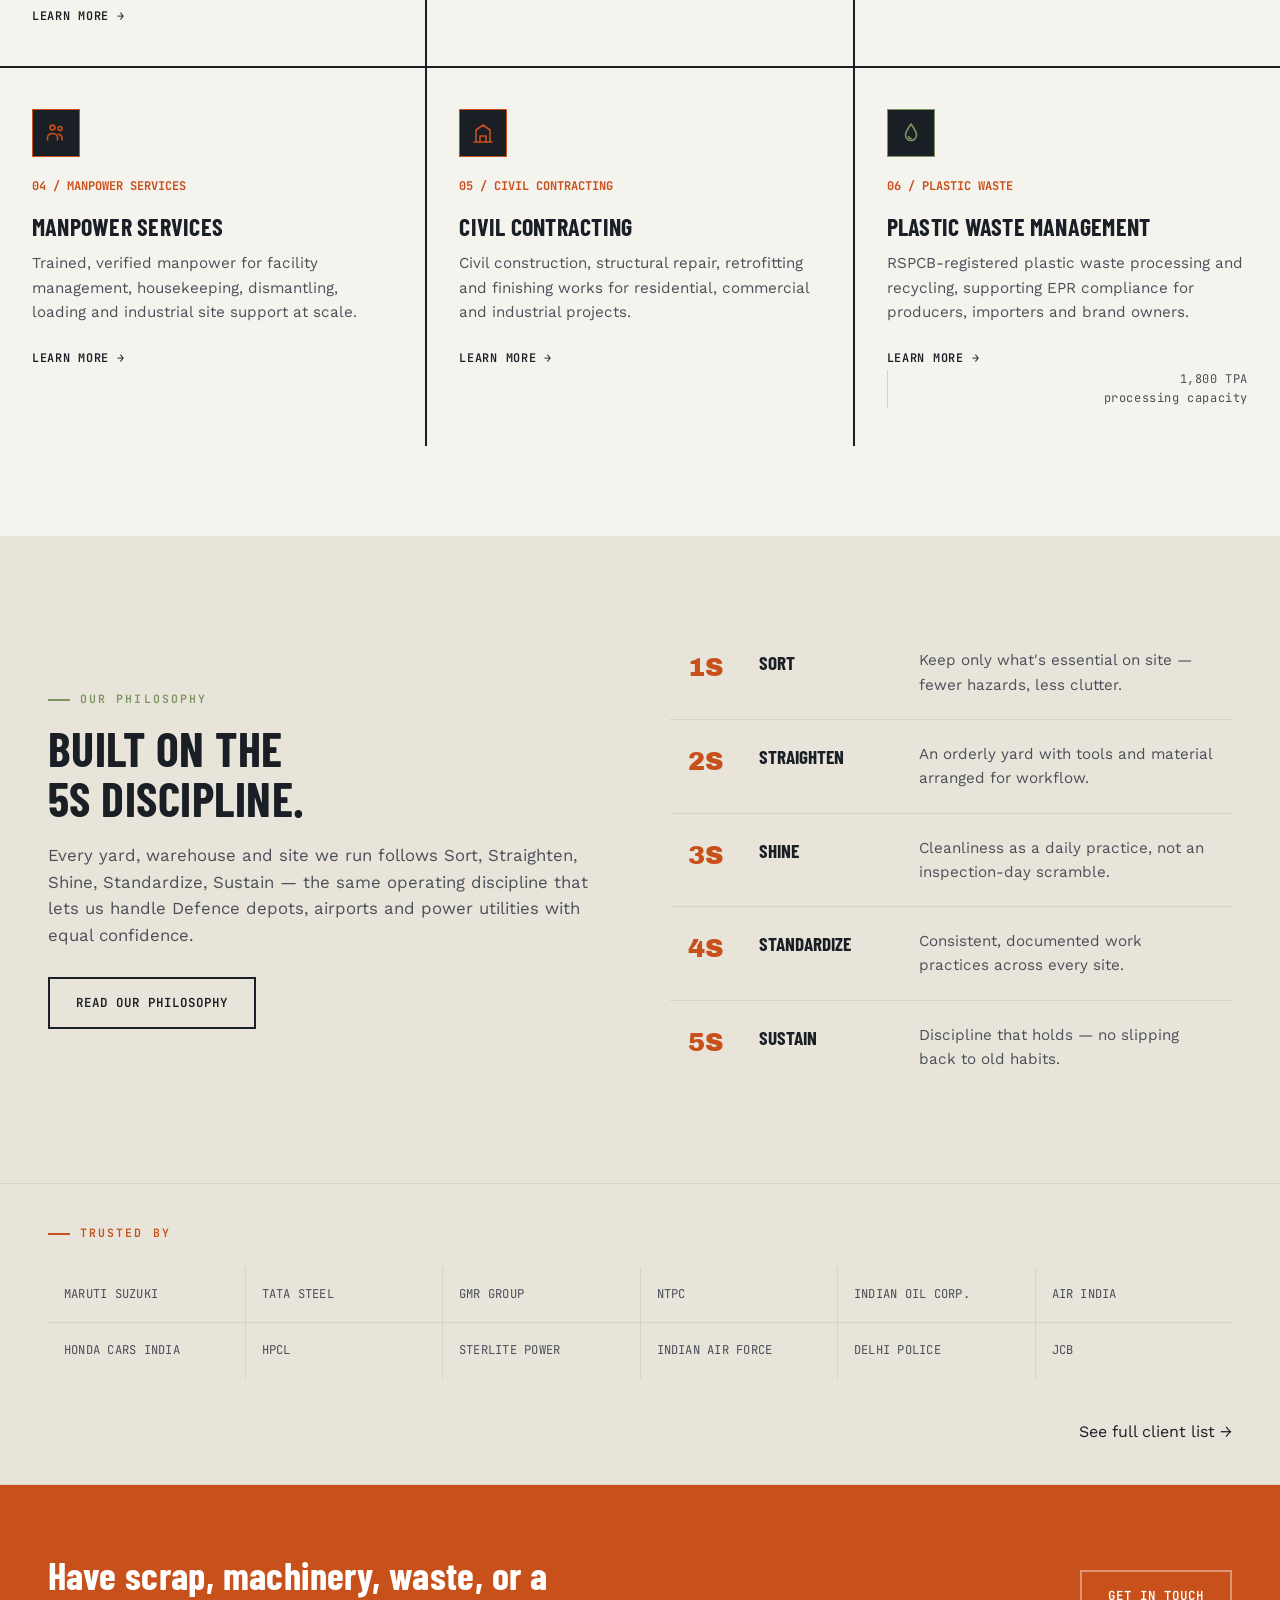
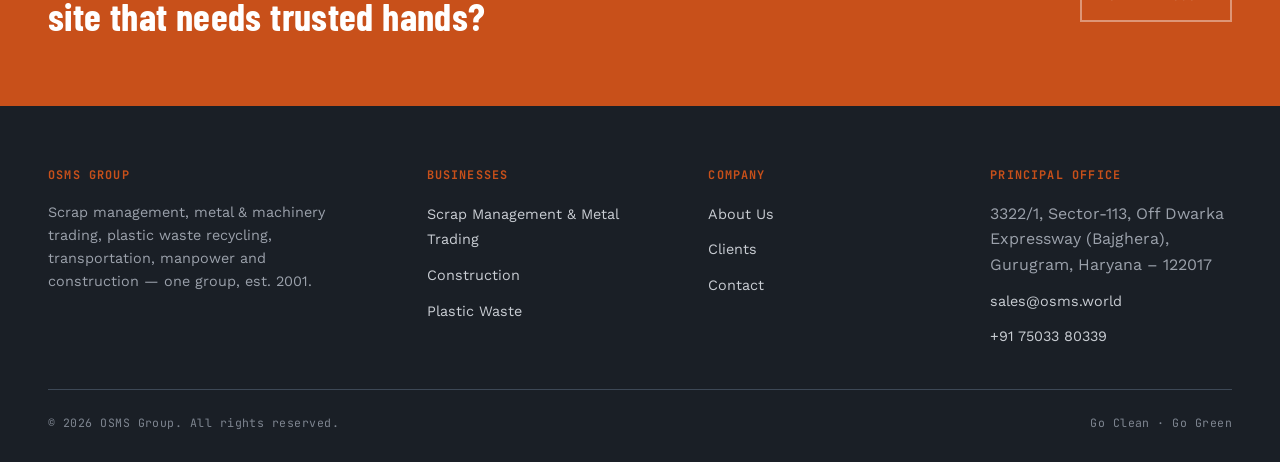
==== commit 56d8fe8a: "Add files via upload" ====
--- a/index.html
+++ b/index.html
@@ -121,37 +121,76 @@
 
   <div class="biz-grid fade-up">
     <div class="biz-card">
+      <div class="biz-icon">
+        <svg viewBox="0 0 24 24" xmlns="http://www.w3.org/2000/svg">
+          <path d="M7 4l3 5-3 5M17 4l-3 5 3 5M4 14h6l-2 6H6l-2-6zM14 14h6l-2 6h-2l-2-6z" stroke-linecap="round" stroke-linejoin="round"/>
+        </svg>
+      </div>
       <span class="biz-no">01 / SCRAP MANAGEMENT &amp; METAL TRADING</span>
       <h3>Scrap Management &amp; Metal Trading</h3>
       <p>Certified collection, segregation and disposal of ferrous, non-ferrous, e-waste and industrial scrap, combined with large-scale metal trading &mdash; weighbridge-verified, government e-auction backed transactions as an approved MSTC buyer.</p>
       <a href="businesses.html#scrap-management" class="biz-link">Learn more</a>
     </div>
     <div class="biz-card">
+      <div class="biz-icon">
+        <svg viewBox="0 0 24 24" xmlns="http://www.w3.org/2000/svg">
+          <circle cx="12" cy="12" r="3.2"/>
+          <path d="M12 2.5v3M12 18.5v3M4.2 7l2.6 1.5M17.2 15.5l2.6 1.5M4.2 17l2.6-1.5M17.2 8.5l2.6-1.5" stroke-linecap="round"/>
+        </svg>
+      </div>
       <span class="biz-no">02 / USED MACHINERY</span>
       <h3>Used Machinery Trading</h3>
       <p>Sourcing, valuing and reselling decommissioned industrial and engineering machinery from factories, plants and depots nationwide.</p>
       <a href="businesses.html#used-machinery" class="biz-link">Learn more</a>
     </div>
     <div class="biz-card">
+      <div class="biz-icon">
+        <svg viewBox="0 0 24 24" xmlns="http://www.w3.org/2000/svg">
+          <path d="M2.5 8h11v8h-11z" stroke-linejoin="round"/>
+          <path d="M13.5 11h3.5l3 3v2h-6.5z" stroke-linejoin="round"/>
+          <circle cx="6" cy="17.5" r="1.6"/>
+          <circle cx="16.5" cy="17.5" r="1.6"/>
+        </svg>
+      </div>
       <span class="biz-no">03 / TRANSPORTATION</span>
       <h3>Transportation</h3>
       <p>A managed fleet for material movement, equipment haulage and logistics &mdash; supporting our own operations and third-party transport contracts.</p>
       <a href="businesses.html#transportation" class="biz-link">Learn more</a>
     </div>
     <div class="biz-card">
+      <div class="biz-icon">
+        <svg viewBox="0 0 24 24" xmlns="http://www.w3.org/2000/svg">
+          <circle cx="8.5" cy="6.5" r="2.4"/>
+          <circle cx="16" cy="7.5" r="2"/>
+          <path d="M3.5 19v-2.5c0-2.2 2.2-4 5-4s5 1.8 5 4V19" stroke-linecap="round" stroke-linejoin="round"/>
+          <path d="M14.5 13.2c1.9.4 3.5 1.8 3.5 3.6V19" stroke-linecap="round" stroke-linejoin="round"/>
+        </svg>
+      </div>
       <span class="biz-no">04 / MANPOWER SERVICES</span>
       <h3>Manpower Services</h3>
       <p>Trained, verified manpower for facility management, housekeeping, dismantling, loading and industrial site support at scale.</p>
       <a href="businesses.html#manpower" class="biz-link">Learn more</a>
     </div>
     <div class="biz-card">
-      <span class="biz-no">05 / CONSTRUCTION</span>
-      <h3>Construction Work</h3>
+      <div class="biz-icon">
+        <svg viewBox="0 0 24 24" xmlns="http://www.w3.org/2000/svg">
+          <path d="M3 21h18M5 21V9l7-5 7 5v12" stroke-linecap="round" stroke-linejoin="round"/>
+          <path d="M9 21v-6h6v6" stroke-linecap="round" stroke-linejoin="round"/>
+        </svg>
+      </div>
+      <span class="biz-no">05 / CIVIL CONTRACTING</span>
+      <h3>Civil Contracting</h3>
       <p>Civil construction, structural repair, retrofitting and finishing works for residential, commercial and industrial projects.</p>
       <a href="businesses.html#construction" class="biz-link">Learn more</a>
     </div>
     <div class="biz-card">
       <div>
+        <div class="biz-icon olive-icon">
+          <svg viewBox="0 0 24 24" xmlns="http://www.w3.org/2000/svg">
+            <path d="M12 3c2.2 3.4 5.5 7.6 5.5 11a5.5 5.5 0 1 1-11 0c0-3.4 3.3-7.6 5.5-11z" stroke-linecap="round" stroke-linejoin="round"/>
+            <path d="M9.5 15.5c.3 1.2 1.4 2 2.7 2" stroke-linecap="round"/>
+          </svg>
+        </div>
         <span class="biz-no">06 / PLASTIC WASTE</span>
         <h3>Plastic Waste Management</h3>
         <p>RSPCB-registered plastic waste processing and recycling, supporting EPR compliance for producers, importers and brand owners.</p>
--- a/style.css
+++ b/style.css
@@ -516,10 +516,40 @@
   background: var(--paper);
   padding: 38px 32px;
   position: relative;
-  transition: background 0.25s;
-}
-
-.biz-card:hover{ background: var(--white); }
+  transition: background 0.25s, transform 0.25s, box-shadow 0.25s;
+  border-top: 3px solid transparent;
+}
+
+.biz-card:hover{
+  background: var(--white);
+  transform: translateY(-4px);
+  box-shadow: 0 20px 40px -16px rgba(0,0,0,0.35);
+  border-top-color: var(--rust);
+  z-index: 2;
+}
+
+.biz-icon{
+  width: 48px;
+  height: 48px;
+  background: var(--graphite);
+  border: 1px solid var(--rust);
+  display: flex;
+  align-items: center;
+  justify-content: center;
+  margin-bottom: 20px;
+}
+
+.biz-icon svg{
+  width: 24px;
+  height: 24px;
+  color: var(--rust);
+  fill: none;
+  stroke: currentColor;
+  stroke-width: 1.6;
+}
+
+.biz-icon.olive-icon{ border-color: var(--olive); }
+.biz-icon.olive-icon svg{ color: var(--olive); }
 
 .biz-card .biz-no{
   font-family: var(--font-mono);
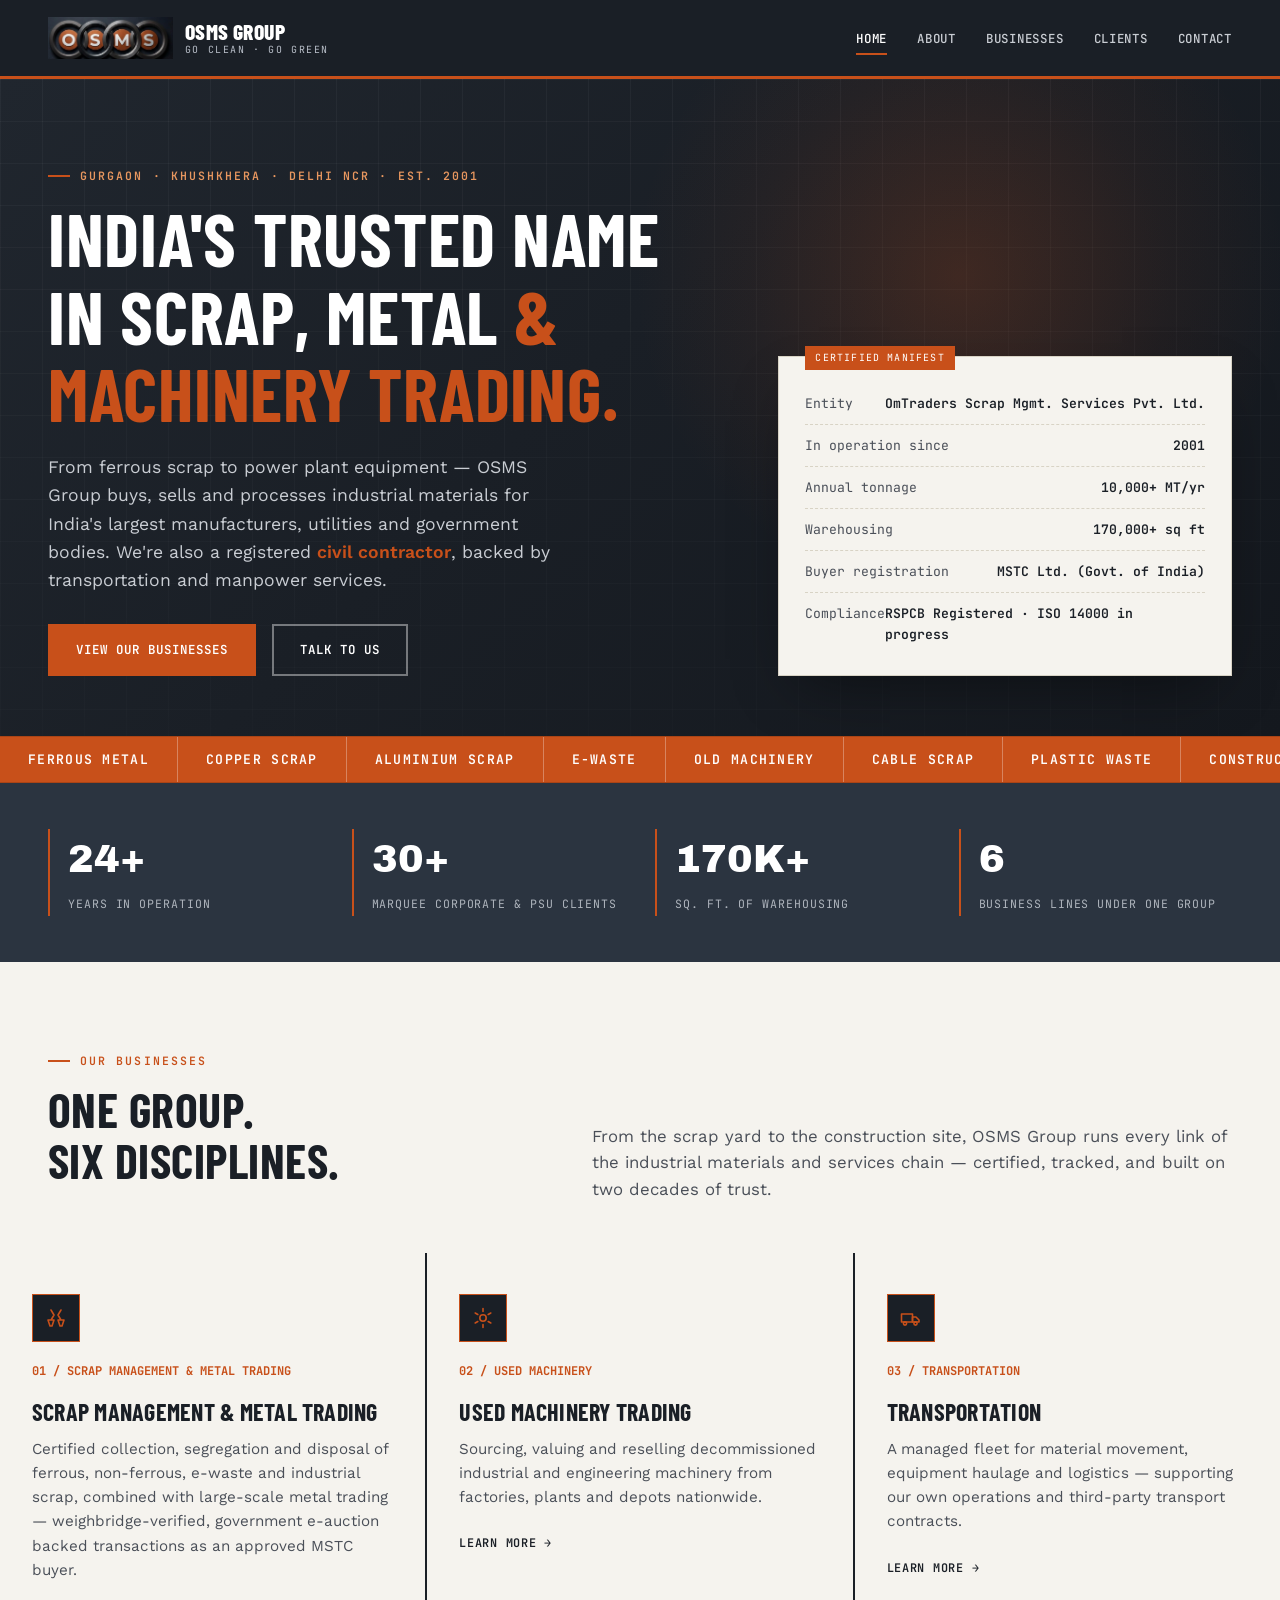
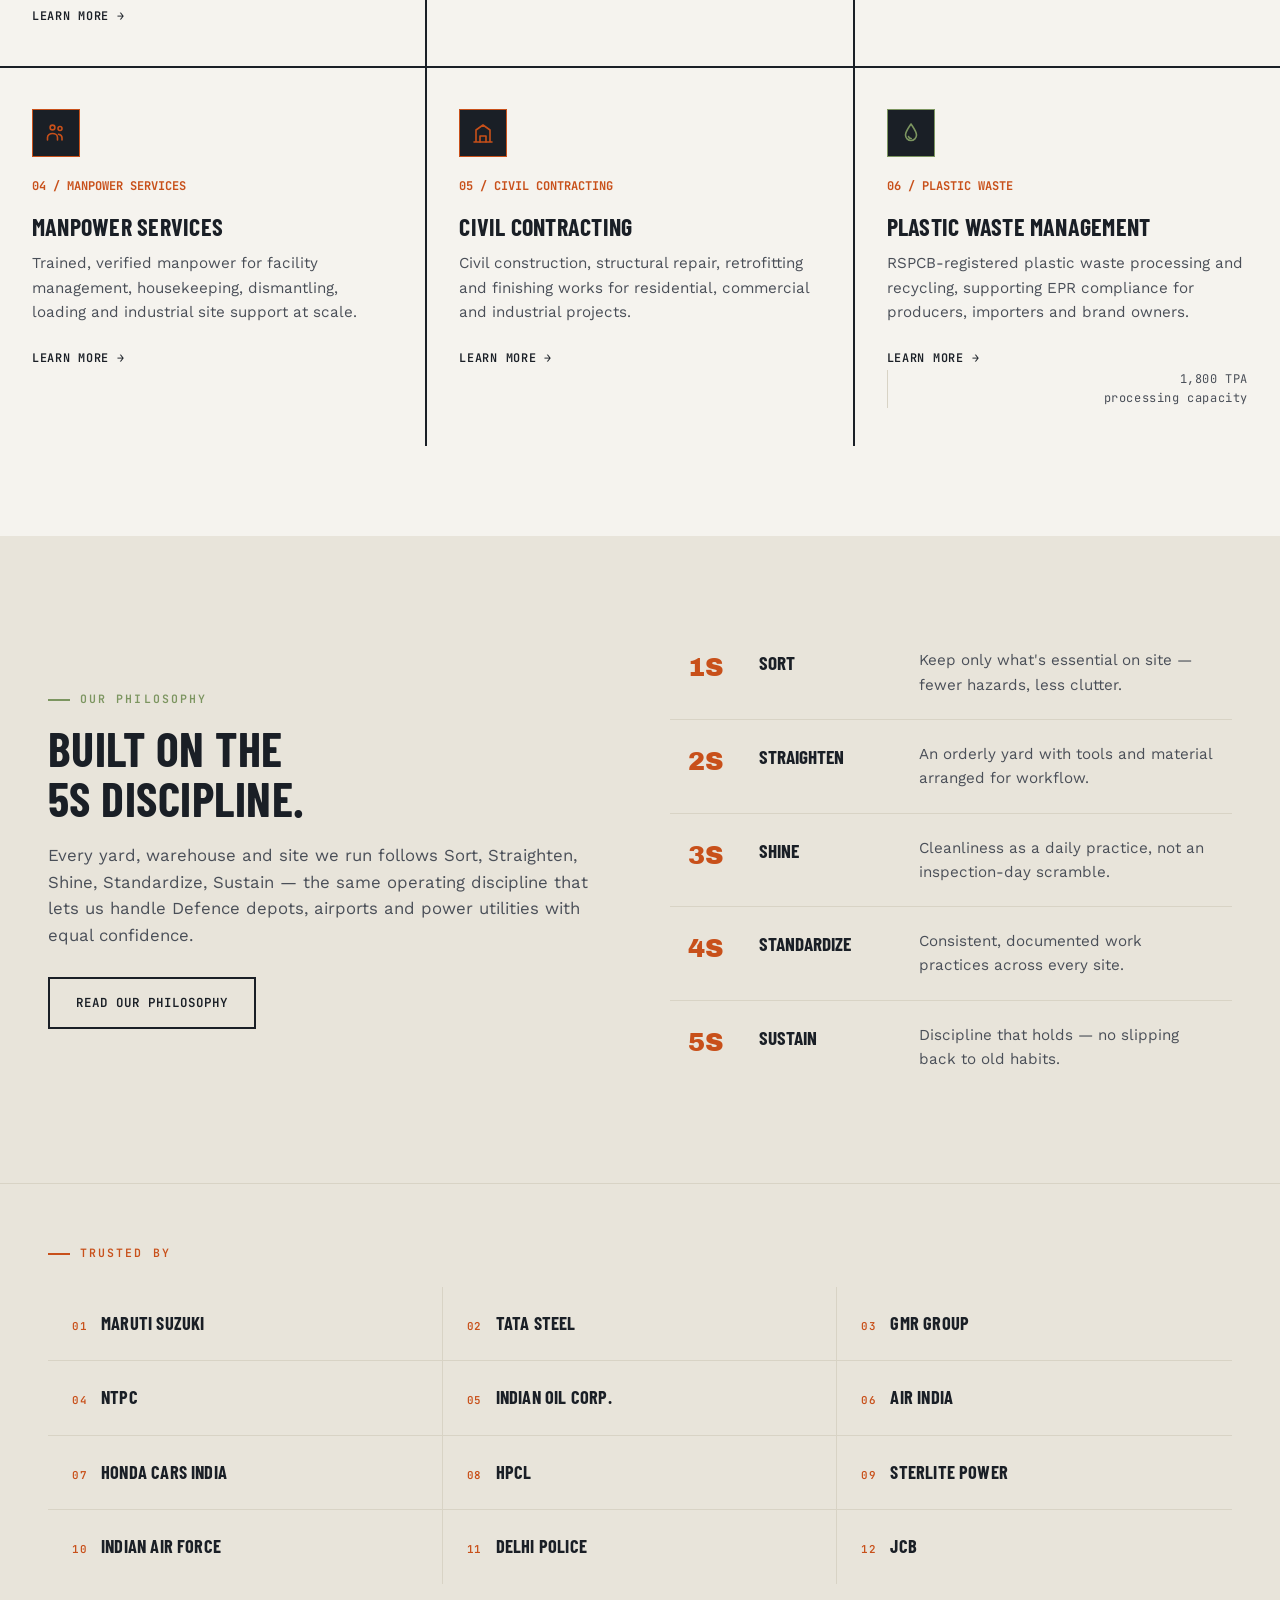
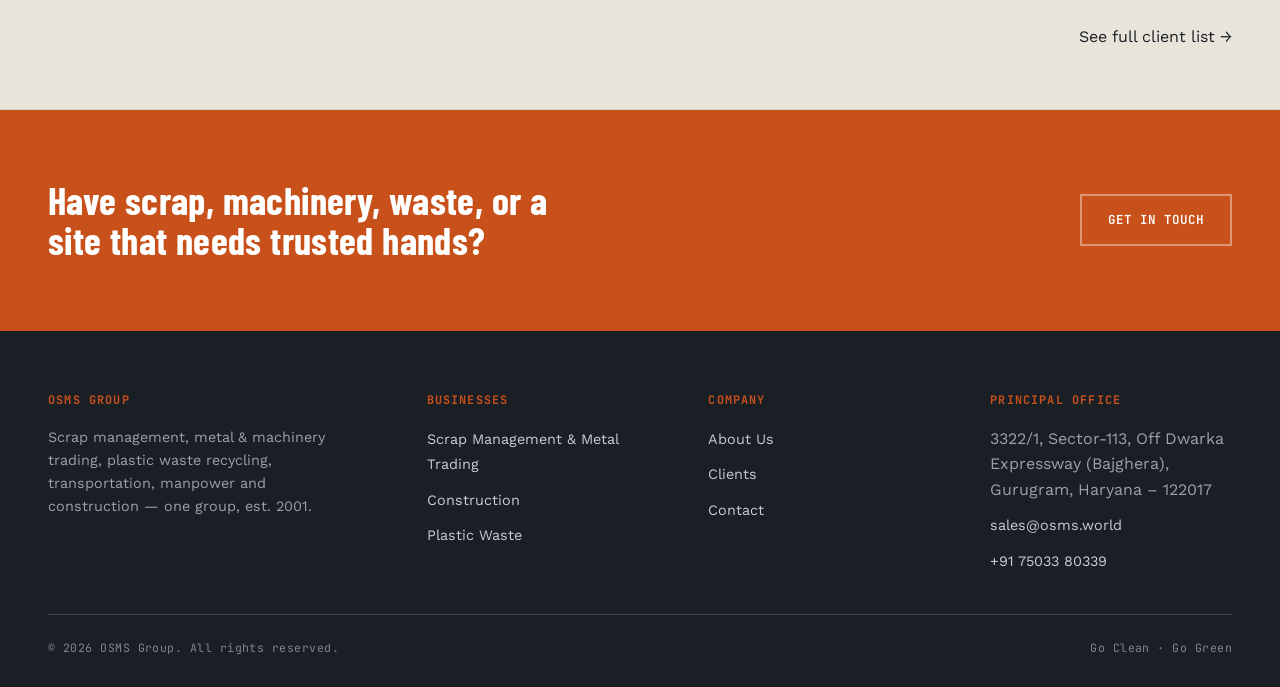
==== commit 3fb1c842: "Add files via upload" ====
--- a/index.html
+++ b/index.html
@@ -231,18 +231,18 @@
   <div class="wrap">
     <p class="eyebrow fade-up" style="margin-bottom:24px;">Trusted By</p>
     <div class="client-grid fade-up">
-      <div class="client-name">Maruti Suzuki</div>
-      <div class="client-name">Tata Steel</div>
-      <div class="client-name">GMR Group</div>
-      <div class="client-name">NTPC</div>
-      <div class="client-name">Indian Oil Corp.</div>
-      <div class="client-name">Air India</div>
-      <div class="client-name">Honda Cars India</div>
-      <div class="client-name">HPCL</div>
-      <div class="client-name">Sterlite Power</div>
-      <div class="client-name">Indian Air Force</div>
-      <div class="client-name">Delhi Police</div>
-      <div class="client-name">JCB</div>
+      <div class="client-name" data-index="01">Maruti Suzuki</div>
+      <div class="client-name" data-index="02">Tata Steel</div>
+      <div class="client-name" data-index="03">GMR Group</div>
+      <div class="client-name" data-index="04">NTPC</div>
+      <div class="client-name" data-index="05">Indian Oil Corp.</div>
+      <div class="client-name" data-index="06">Air India</div>
+      <div class="client-name" data-index="07">Honda Cars India</div>
+      <div class="client-name" data-index="08">HPCL</div>
+      <div class="client-name" data-index="09">Sterlite Power</div>
+      <div class="client-name" data-index="10">Indian Air Force</div>
+      <div class="client-name" data-index="11">Delhi Police</div>
+      <div class="client-name" data-index="12">JCB</div>
     </div>
     <div class="text-center mt-40 fade-up" style="text-align:right;">
       <a href="clients.html" class="biz-link" style="color:var(--ink);">See full client list →</a>
--- a/style.css
+++ b/style.css
@@ -691,26 +691,65 @@
 
 .client-strip{
   background: var(--paper-dim);
-  padding: 40px 0;
+  padding: 60px 0;
   border-top: 1px solid var(--paper-line);
   border-bottom: 1px solid var(--paper-line);
 }
 
 .client-grid{
   display:grid;
-  grid-template-columns: repeat(auto-fit, minmax(180px, 1fr));
-  gap: 1px;
-  background: var(--paper-line);
+  grid-template-columns: repeat(3, 1fr);
+  gap: 0;
 }
 
 .client-name{
-  background: var(--paper-dim);
-  padding: 18px 16px;
-  font-family: var(--font-mono);
-  font-size: 0.76rem;
-  letter-spacing: 0.02em;
-  color: var(--ink-soft);
-  text-transform: uppercase;
+  display: flex;
+  align-items: baseline;
+  gap: 14px;
+  padding: 22px 24px;
+  border-bottom: 1px solid var(--paper-line);
+  border-right: 1px solid var(--paper-line);
+  font-family: var(--font-display);
+  font-weight: 700;
+  font-size: 1.15rem;
+  letter-spacing: 0.01em;
+  color: var(--graphite);
+  text-transform: uppercase;
+  transition: background 0.2s, padding-left 0.2s;
+  position: relative;
+}
+
+.client-name::before{
+  content: attr(data-index);
+  font-family: var(--font-mono);
+  font-size: 0.68rem;
+  font-weight: 600;
+  color: var(--rust);
+  letter-spacing: 0.05em;
+  flex-shrink: 0;
+}
+
+.client-name:nth-child(3n){ border-right: none; }
+.client-name:nth-last-child(-n+3){ border-bottom: none; }
+
+.client-name:hover{
+  background: var(--white);
+  padding-left: 32px;
+  color: var(--rust-dark);
+}
+
+@media (max-width: 880px){
+  .client-grid{ grid-template-columns: repeat(2, 1fr); }
+  .client-name:nth-child(3n){ border-right: 1px solid var(--paper-line); }
+  .client-name:nth-child(2n){ border-right: none; }
+  .client-name:nth-last-child(-n+3){ border-bottom: 1px solid var(--paper-line); }
+  .client-name:nth-last-child(-n+2){ border-bottom: none; }
+}
+
+@media (max-width: 560px){
+  .client-grid{ grid-template-columns: 1fr; }
+  .client-name{ border-right: none !important; }
+  .client-name:last-child{ border-bottom: none; }
 }
 
 /* ---------- Cards (services/certifications) ---------- */
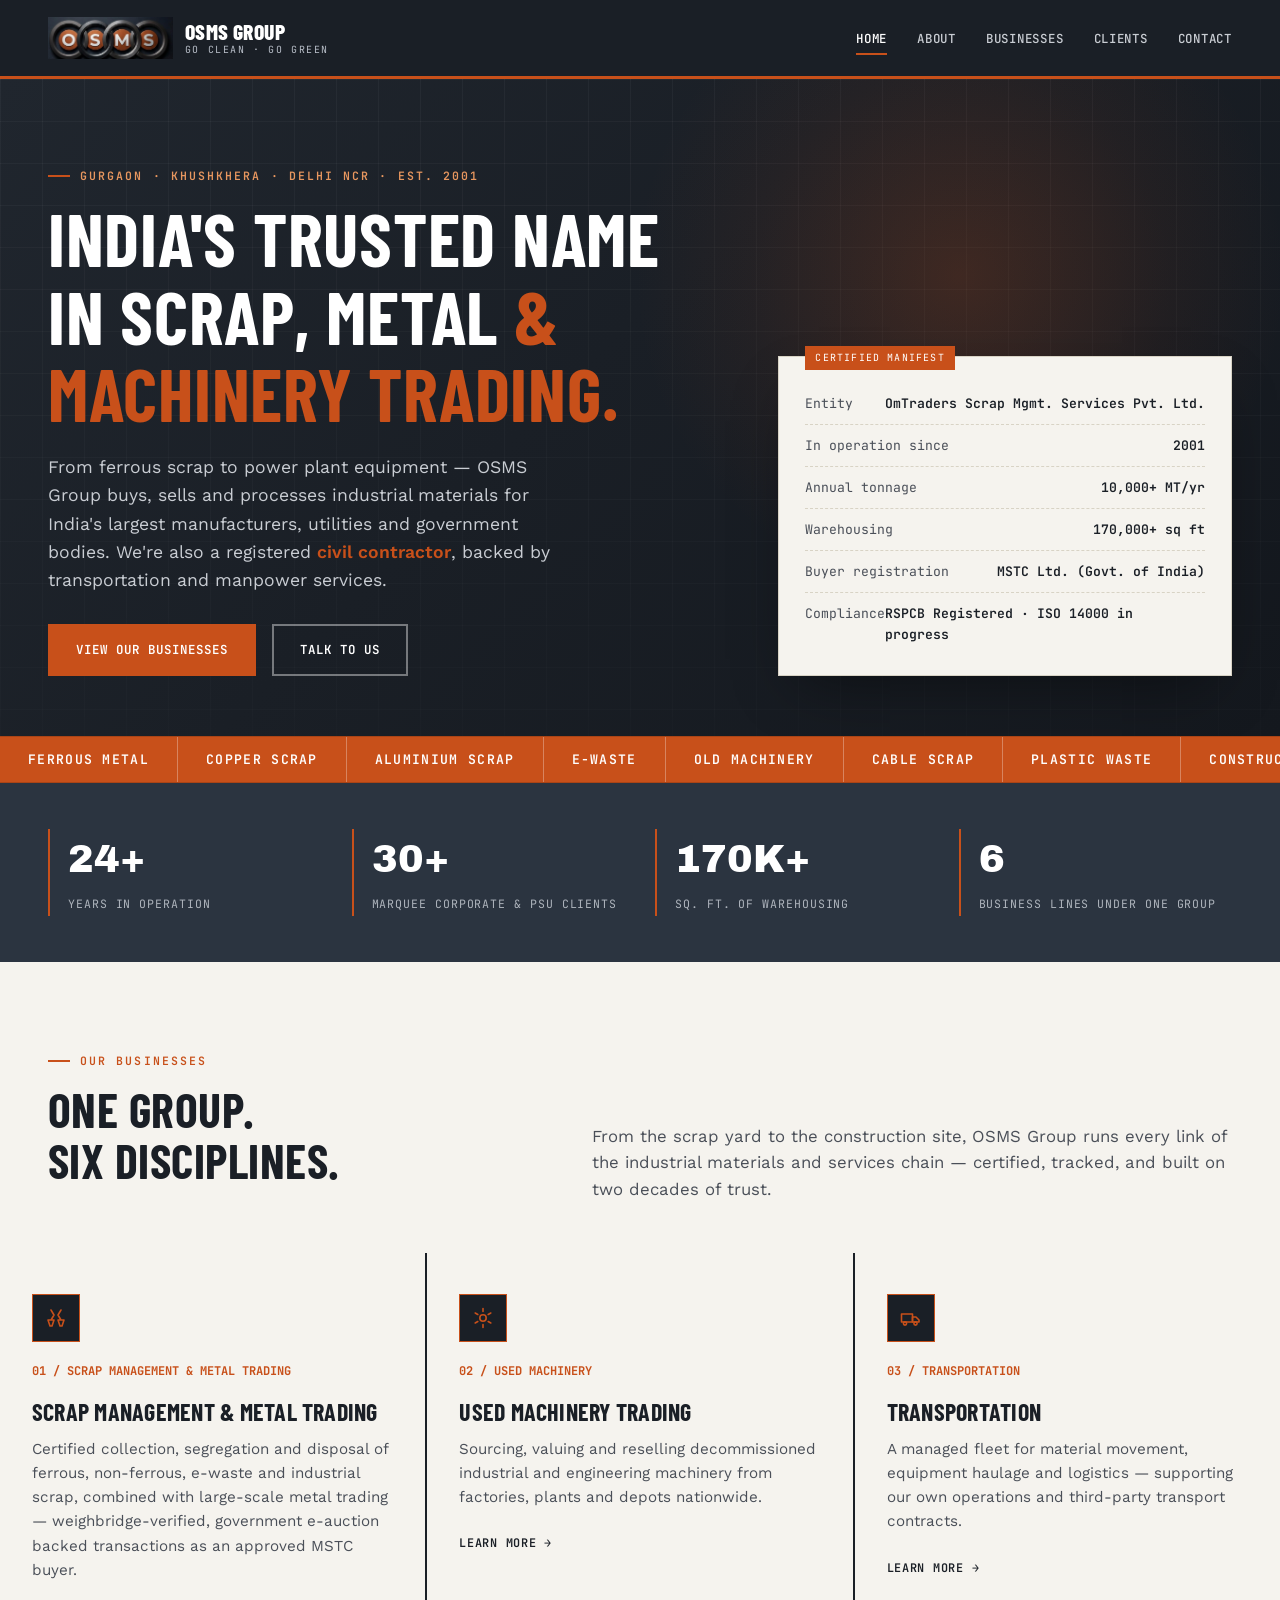
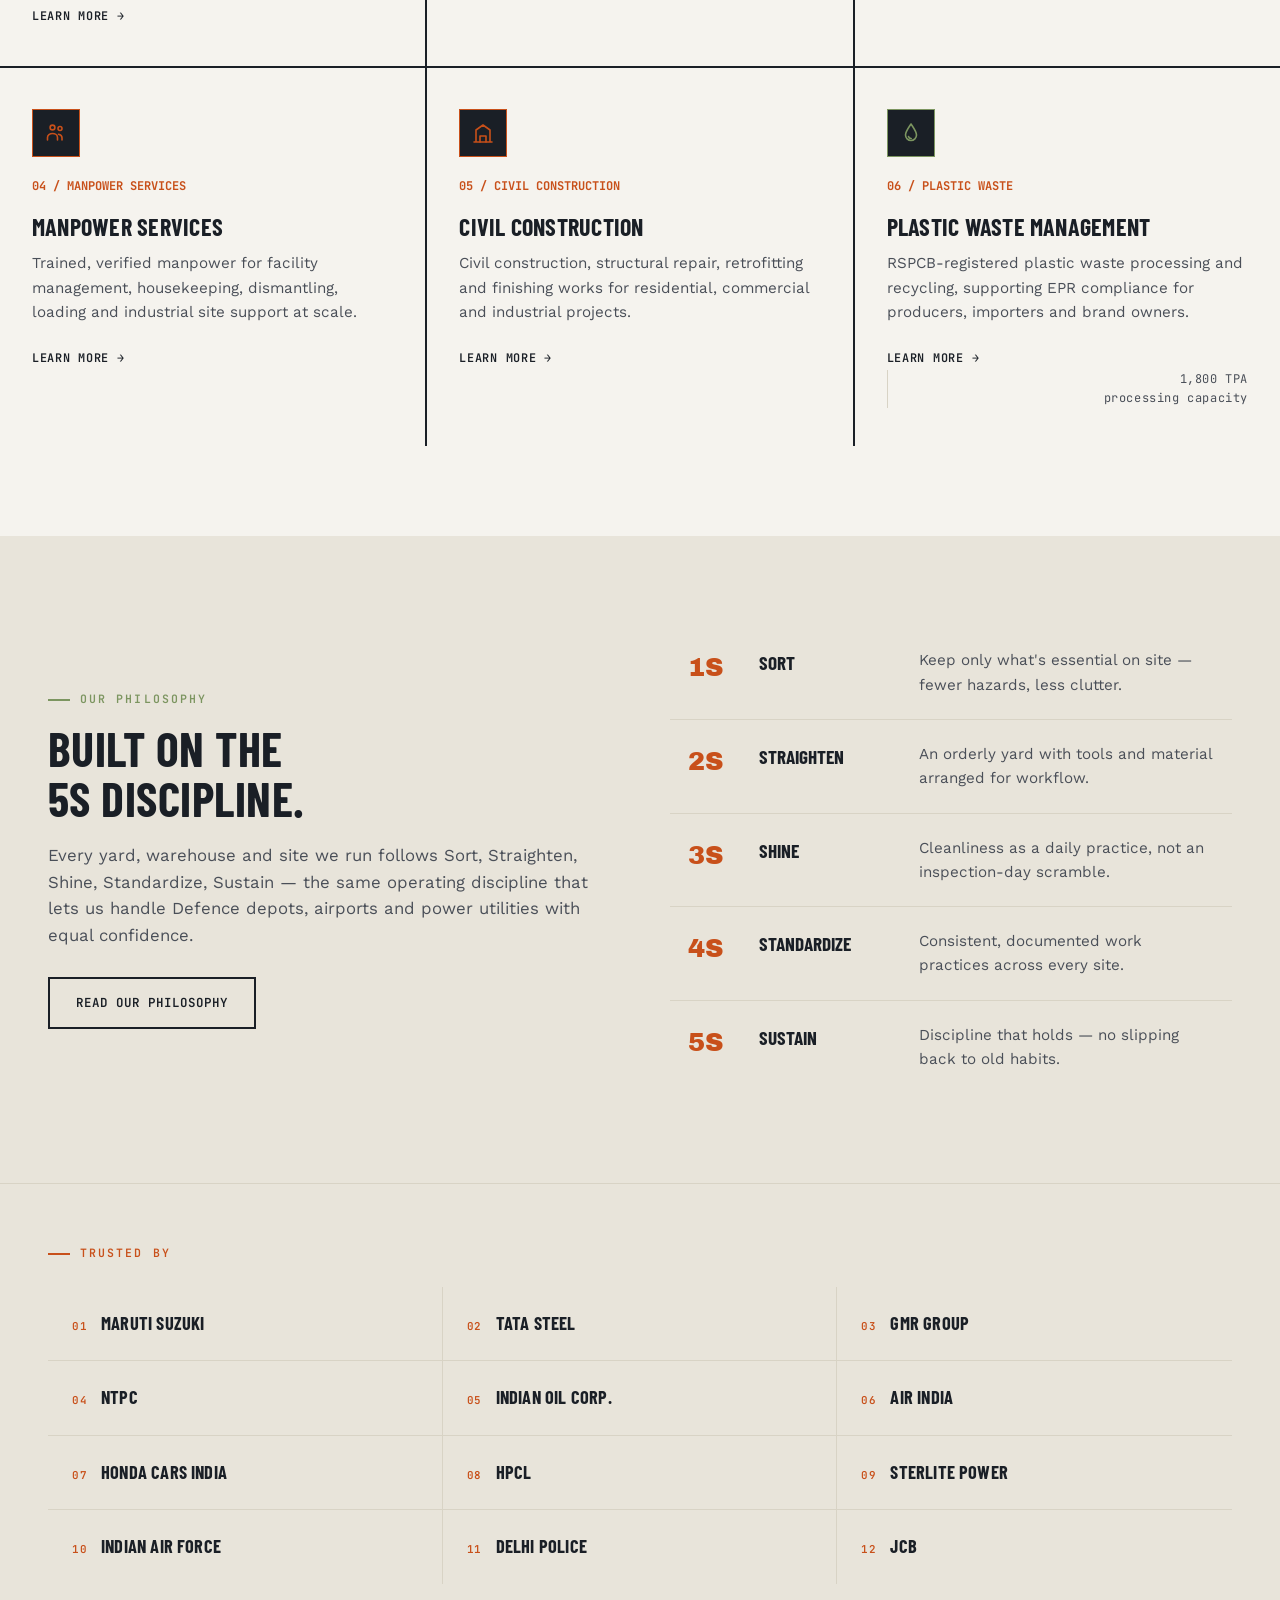
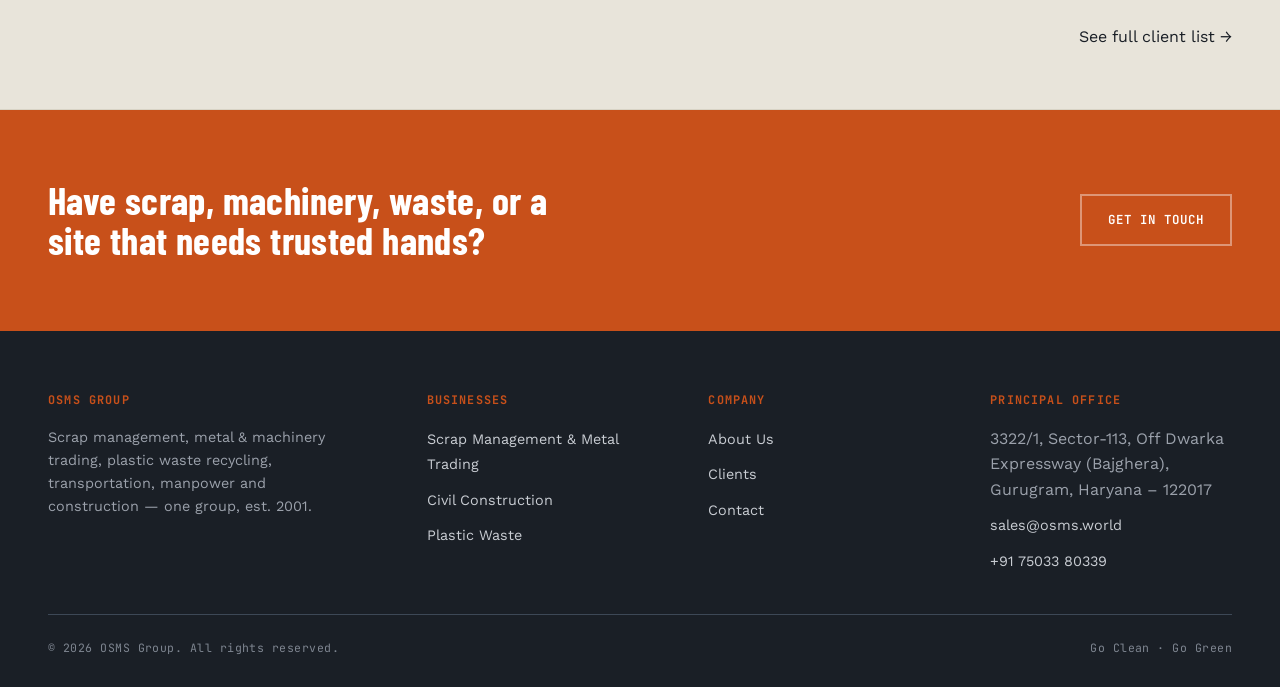
==== commit 6092a806: "Add files via upload" ====
--- a/index.html
+++ b/index.html
@@ -178,8 +178,8 @@
           <path d="M9 21v-6h6v6" stroke-linecap="round" stroke-linejoin="round"/>
         </svg>
       </div>
-      <span class="biz-no">05 / CIVIL CONTRACTING</span>
-      <h3>Civil Contracting</h3>
+      <span class="biz-no">05 / CIVIL CONSTRUCTION</span>
+      <h3>Civil Construction</h3>
       <p>Civil construction, structural repair, retrofitting and finishing works for residential, commercial and industrial projects.</p>
       <a href="businesses.html#construction" class="biz-link">Learn more</a>
     </div>
@@ -269,7 +269,7 @@
         <h5>Businesses</h5>
         <ul>
           <li><a href="businesses.html#scrap-management">Scrap Management &amp; Metal Trading</a></li>
-          <li><a href="businesses.html#construction">Construction</a></li>
+          <li><a href="businesses.html#construction">Civil Construction</a></li>
           <li><a href="businesses.html#plastic-waste">Plastic Waste</a></li>
         </ul>
       </div>
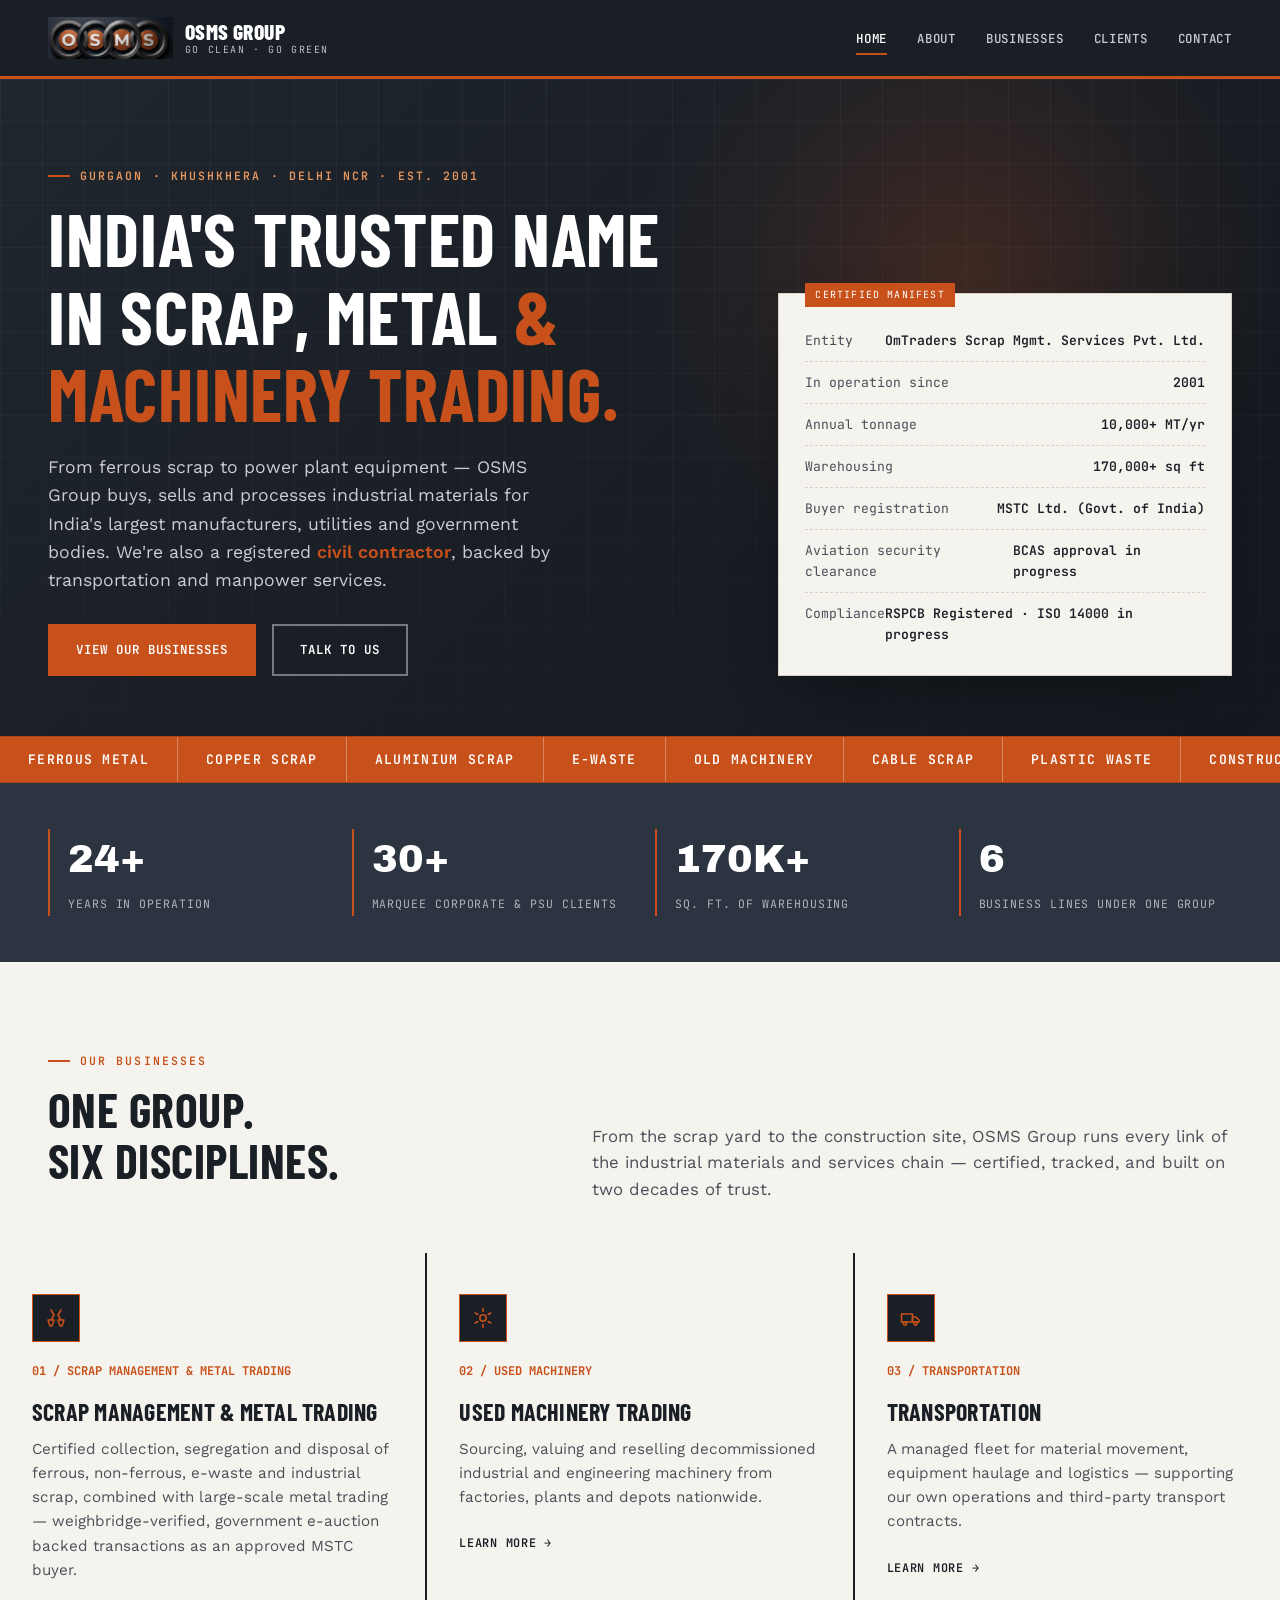
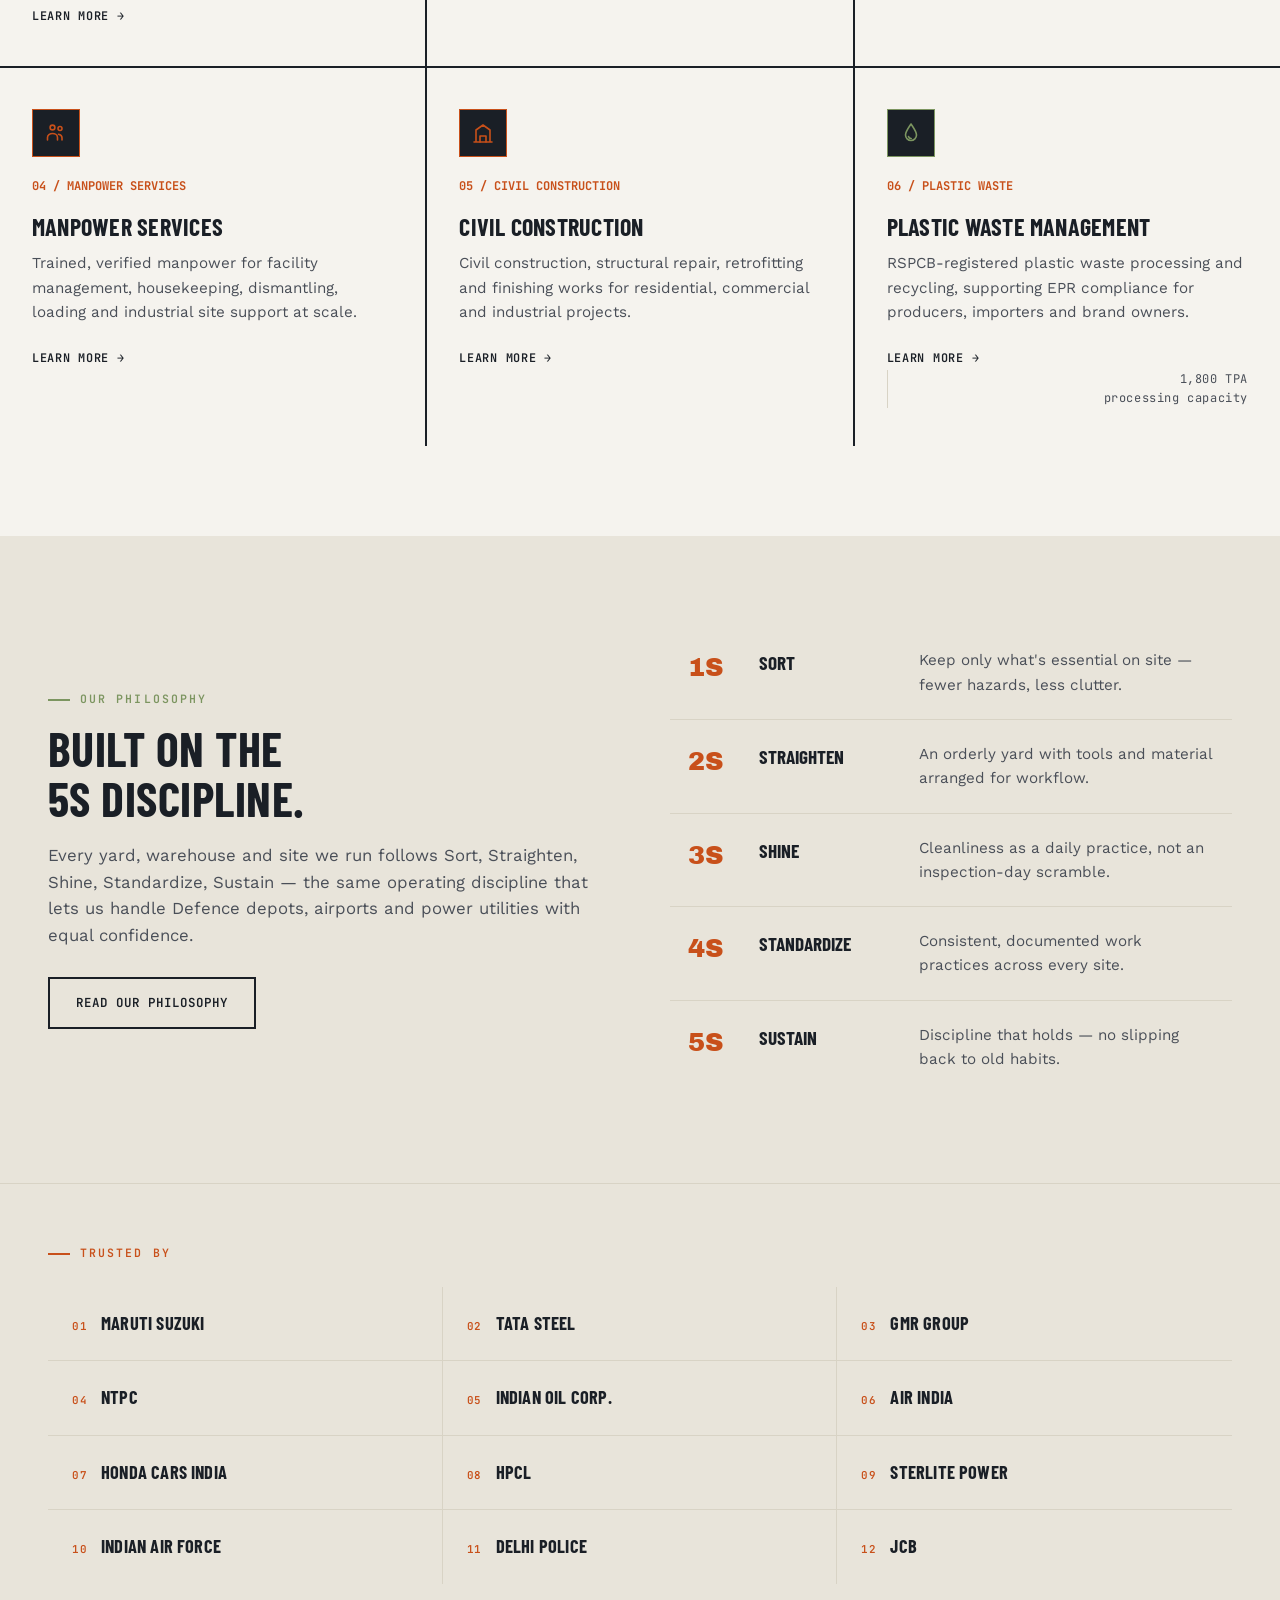
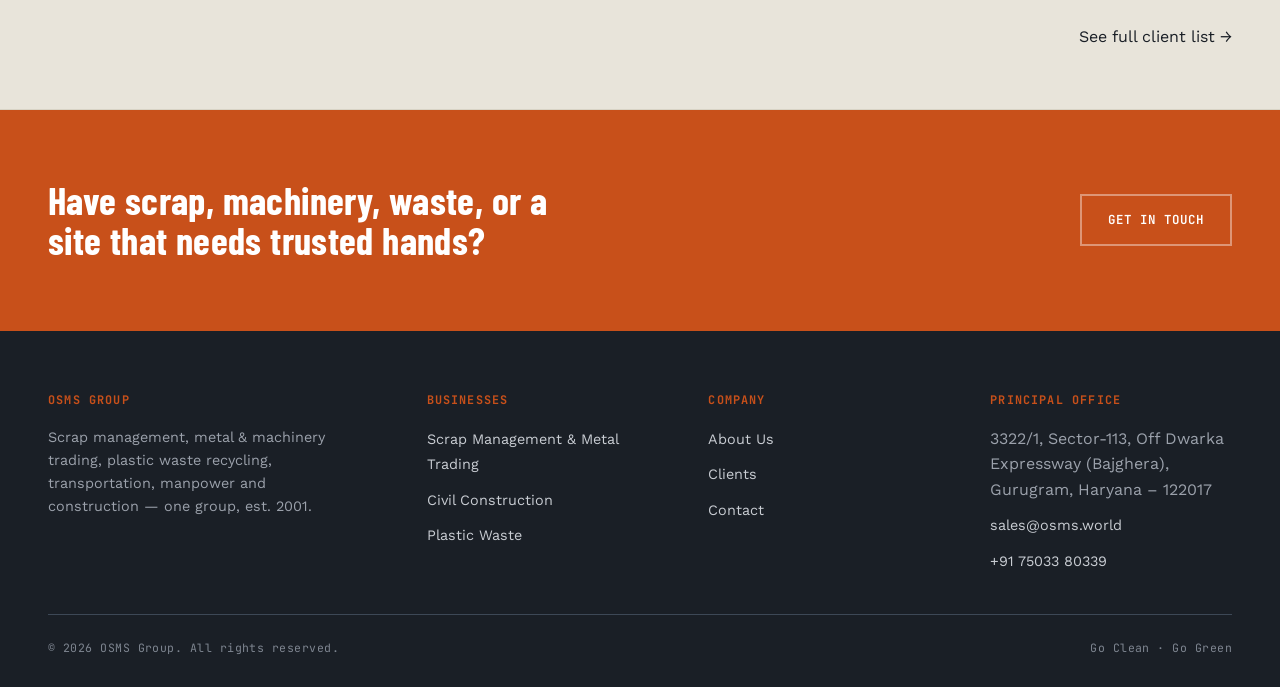
==== commit b06e50e3: "Add files via upload" ====
--- a/index.html
+++ b/index.html
@@ -69,6 +69,7 @@
         <div class="manifest-row"><span class="k">Annual tonnage</span><span class="v">10,000+ MT/yr</span></div>
         <div class="manifest-row"><span class="k">Warehousing</span><span class="v">170,000+ sq ft</span></div>
         <div class="manifest-row"><span class="k">Buyer registration</span><span class="v">MSTC Ltd. (Govt. of India)</span></div>
+        <div class="manifest-row"><span class="k">Aviation security clearance</span><span class="v">BCAS approval in progress</span></div>
         <div class="manifest-row"><span class="k">Compliance</span><span class="v">RSPCB Registered &middot; ISO 14000 in progress</span></div>
       </div>
     </div>
--- a/style.css
+++ b/style.css
@@ -614,6 +614,42 @@
   color: var(--white);
 }
 
+.jump-nav{
+  display: flex;
+  flex-wrap: wrap;
+  gap: 12px;
+}
+
+.jump-pill{
+  font-family: var(--font-mono);
+  font-size: 0.8rem;
+  font-weight: 700;
+  letter-spacing: 0.04em;
+  text-transform: uppercase;
+  padding: 12px 22px;
+  border: 2px solid var(--graphite);
+  color: var(--graphite);
+  background: var(--paper);
+  transition: background 0.2s, color 0.2s, border-color 0.2s, transform 0.15s;
+}
+
+.jump-pill:hover{
+  background: var(--rust);
+  border-color: var(--rust);
+  color: var(--white);
+  transform: translateY(-2px);
+}
+
+.jump-pill .jp-num{
+  color: var(--rust);
+  margin-right: 8px;
+  font-weight: 700;
+}
+
+.jump-pill:hover .jp-num{
+  color: var(--white);
+}
+
 /* ---------- Two column layout ---------- */
 
 .split{
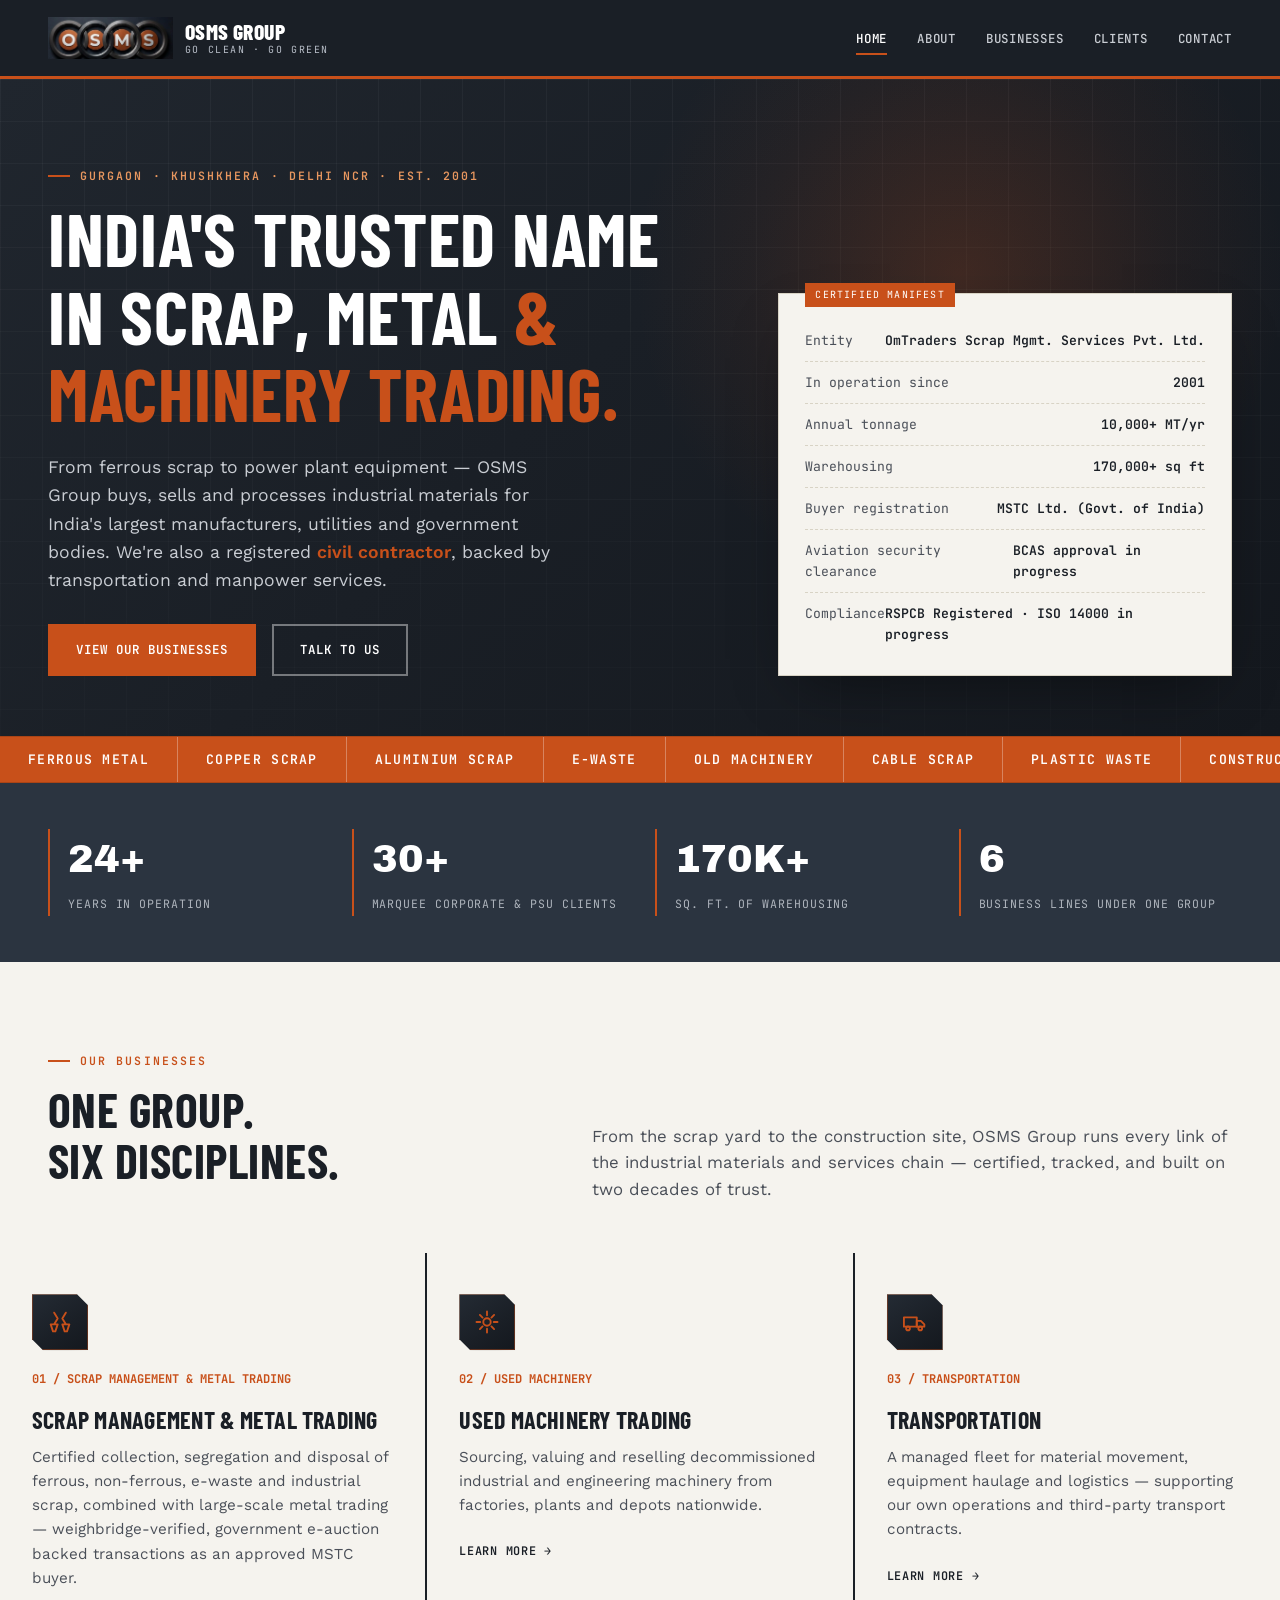
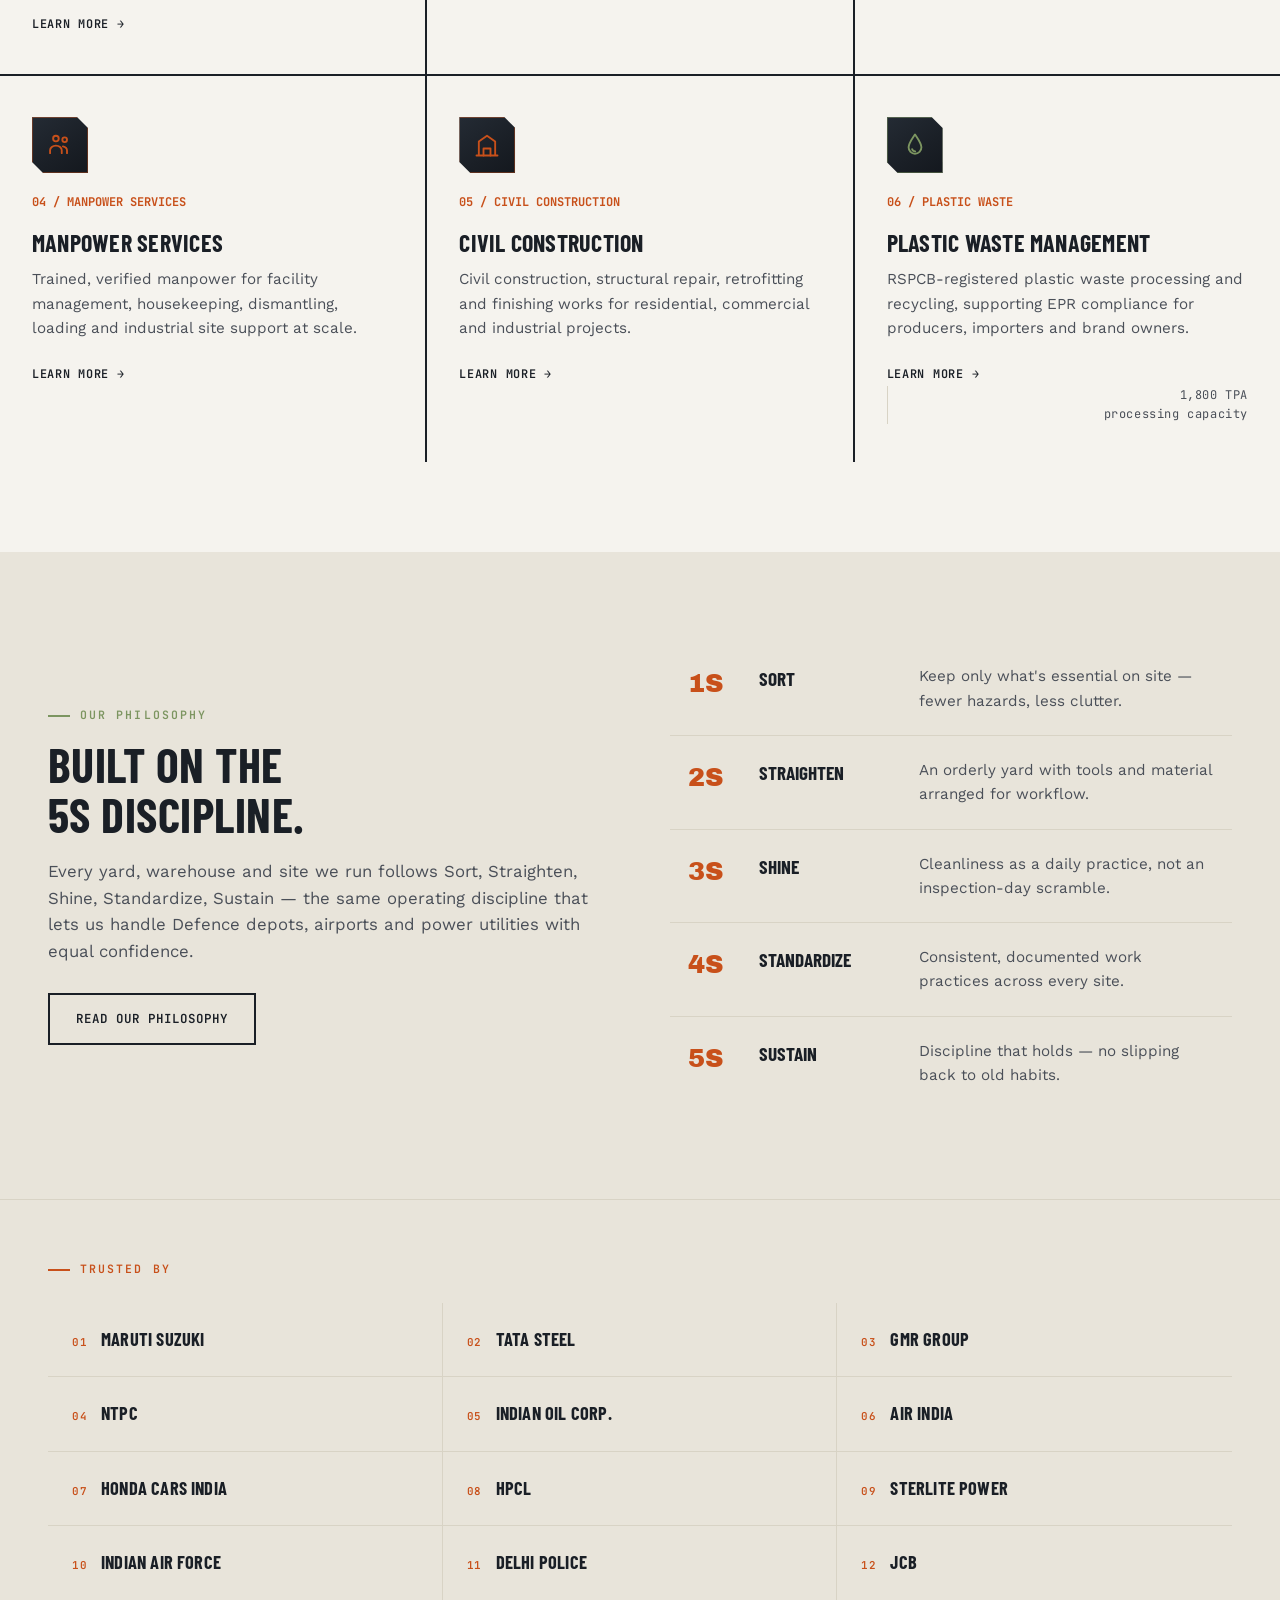
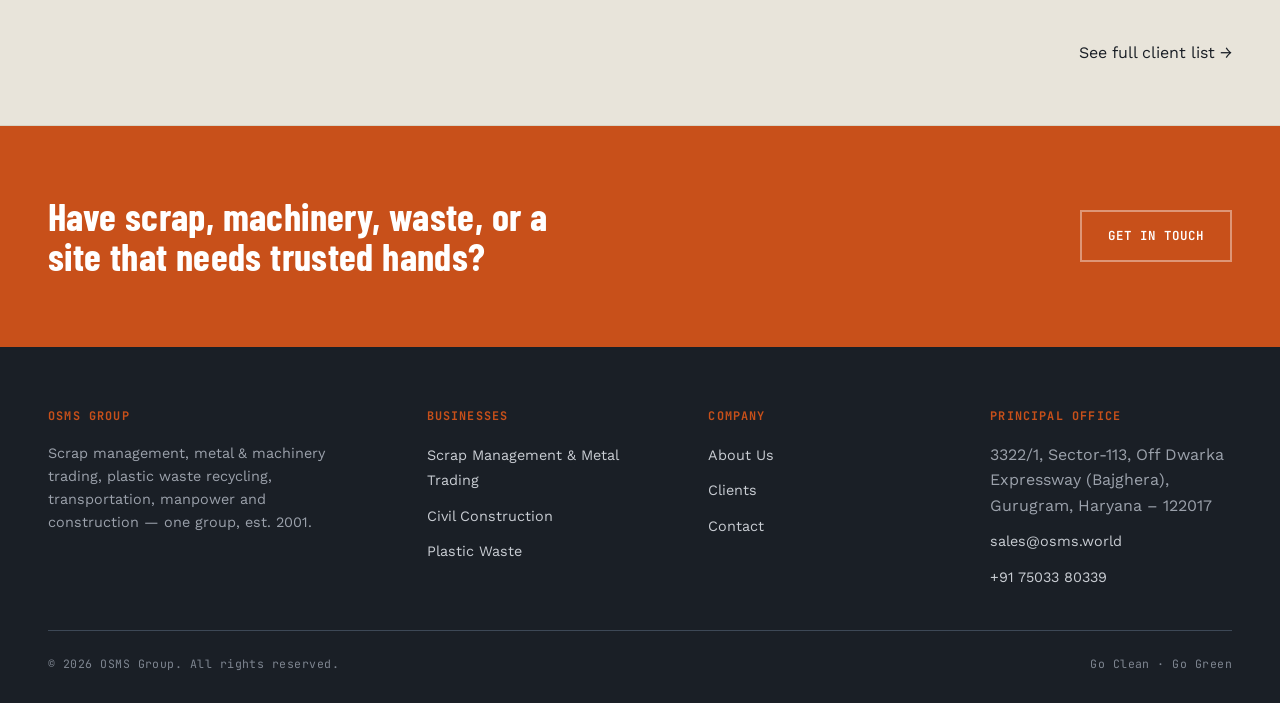
==== commit 9fe3426a: "Add files via upload" ====
--- a/index.html
+++ b/index.html
@@ -123,8 +123,8 @@
   <div class="biz-grid fade-up">
     <div class="biz-card">
       <div class="biz-icon">
-        <svg viewBox="0 0 24 24" xmlns="http://www.w3.org/2000/svg">
-          <path d="M7 4l3 5-3 5M17 4l-3 5 3 5M4 14h6l-2 6H6l-2-6zM14 14h6l-2 6h-2l-2-6z" stroke-linecap="round" stroke-linejoin="round"/>
+        <svg viewBox="0 0 24 24" fill="none" stroke="currentColor" stroke-width="1.5" stroke-linecap="round" stroke-linejoin="round" xmlns="http://www.w3.org/2000/svg">
+          <path d="M7 4l3 5-3 5M17 4l-3 5 3 5M4 14h6l-2 6H6l-2-6zM14 14h6l-2 6h-2l-2-6z"/>
         </svg>
       </div>
       <span class="biz-no">01 / SCRAP MANAGEMENT &amp; METAL TRADING</span>
@@ -134,9 +134,9 @@
     </div>
     <div class="biz-card">
       <div class="biz-icon">
-        <svg viewBox="0 0 24 24" xmlns="http://www.w3.org/2000/svg">
+        <svg viewBox="0 0 24 24" fill="none" stroke="currentColor" stroke-width="1.5" stroke-linecap="round" stroke-linejoin="round" xmlns="http://www.w3.org/2000/svg">
           <circle cx="12" cy="12" r="3.2"/>
-          <path d="M12 2.5v3M12 18.5v3M4.2 7l2.6 1.5M17.2 15.5l2.6 1.5M4.2 17l2.6-1.5M17.2 8.5l2.6-1.5" stroke-linecap="round"/>
+          <path d="M12 3v3.2M12 17.8V21M21 12h-3.2M6.2 12H3M18.1 5.9l-2.3 2.3M8.2 15.8l-2.3 2.3M18.1 18.1l-2.3-2.3M8.2 8.2L5.9 5.9"/>
         </svg>
       </div>
       <span class="biz-no">02 / USED MACHINERY</span>
@@ -146,9 +146,9 @@
     </div>
     <div class="biz-card">
       <div class="biz-icon">
-        <svg viewBox="0 0 24 24" xmlns="http://www.w3.org/2000/svg">
-          <path d="M2.5 8h11v8h-11z" stroke-linejoin="round"/>
-          <path d="M13.5 11h3.5l3 3v2h-6.5z" stroke-linejoin="round"/>
+        <svg viewBox="0 0 24 24" fill="none" stroke="currentColor" stroke-width="1.5" stroke-linecap="round" stroke-linejoin="round" xmlns="http://www.w3.org/2000/svg">
+          <path d="M2.5 8h11v8h-11z"/>
+          <path d="M13.5 11h3.5l3 3v2h-6.5z"/>
           <circle cx="6" cy="17.5" r="1.6"/>
           <circle cx="16.5" cy="17.5" r="1.6"/>
         </svg>
@@ -160,11 +160,11 @@
     </div>
     <div class="biz-card">
       <div class="biz-icon">
-        <svg viewBox="0 0 24 24" xmlns="http://www.w3.org/2000/svg">
+        <svg viewBox="0 0 24 24" fill="none" stroke="currentColor" stroke-width="1.5" stroke-linecap="round" stroke-linejoin="round" xmlns="http://www.w3.org/2000/svg">
           <circle cx="8.5" cy="6.5" r="2.4"/>
           <circle cx="16" cy="7.5" r="2"/>
-          <path d="M3.5 19v-2.5c0-2.2 2.2-4 5-4s5 1.8 5 4V19" stroke-linecap="round" stroke-linejoin="round"/>
-          <path d="M14.5 13.2c1.9.4 3.5 1.8 3.5 3.6V19" stroke-linecap="round" stroke-linejoin="round"/>
+          <path d="M3.5 19v-2.5c0-2.2 2.2-4 5-4s5 1.8 5 4V19"/>
+          <path d="M14.5 13.2c1.9.4 3.5 1.8 3.5 3.6V19"/>
         </svg>
       </div>
       <span class="biz-no">04 / MANPOWER SERVICES</span>
@@ -174,9 +174,9 @@
     </div>
     <div class="biz-card">
       <div class="biz-icon">
-        <svg viewBox="0 0 24 24" xmlns="http://www.w3.org/2000/svg">
-          <path d="M3 21h18M5 21V9l7-5 7 5v12" stroke-linecap="round" stroke-linejoin="round"/>
-          <path d="M9 21v-6h6v6" stroke-linecap="round" stroke-linejoin="round"/>
+        <svg viewBox="0 0 24 24" fill="none" stroke="currentColor" stroke-width="1.5" stroke-linecap="round" stroke-linejoin="round" xmlns="http://www.w3.org/2000/svg">
+          <path d="M3 21h18M5 21V9l7-5 7 5v12"/>
+          <path d="M9 21v-6h6v6"/>
         </svg>
       </div>
       <span class="biz-no">05 / CIVIL CONSTRUCTION</span>
@@ -187,9 +187,9 @@
     <div class="biz-card">
       <div>
         <div class="biz-icon olive-icon">
-          <svg viewBox="0 0 24 24" xmlns="http://www.w3.org/2000/svg">
-            <path d="M12 3c2.2 3.4 5.5 7.6 5.5 11a5.5 5.5 0 1 1-11 0c0-3.4 3.3-7.6 5.5-11z" stroke-linecap="round" stroke-linejoin="round"/>
-            <path d="M9.5 15.5c.3 1.2 1.4 2 2.7 2" stroke-linecap="round"/>
+          <svg viewBox="0 0 24 24" fill="none" stroke="currentColor" stroke-width="1.5" stroke-linecap="round" stroke-linejoin="round" xmlns="http://www.w3.org/2000/svg">
+            <path d="M12 3c2.2 3.4 5.5 7.6 5.5 11a5.5 5.5 0 1 1-11 0c0-3.4 3.3-7.6 5.5-11z"/>
+            <path d="M9.5 15.5c.3 1.2 1.4 2 2.7 2"/>
           </svg>
         </div>
         <span class="biz-no">06 / PLASTIC WASTE</span>
--- a/style.css
+++ b/style.css
@@ -529,26 +529,39 @@
 }
 
 .biz-icon{
-  width: 48px;
-  height: 48px;
-  background: var(--graphite);
-  border: 1px solid var(--rust);
+  width: 56px;
+  height: 56px;
+  background: linear-gradient(145deg, #242B34 0%, var(--graphite) 60%, #14181E 100%);
   display: flex;
   align-items: center;
   justify-content: center;
   margin-bottom: 20px;
+  position: relative;
+  box-shadow: inset 0 1px 0 rgba(255,255,255,0.08), 0 8px 18px -8px rgba(0,0,0,0.45);
+  clip-path: polygon(0 0, calc(100% - 11px) 0, 100% 11px, 100% 100%, 11px 100%, 0 calc(100% - 11px));
+}
+
+.biz-icon::after{
+  content: '';
+  position: absolute;
+  top: 0; left: 0; right: 0; bottom: 0;
+  border: 1px solid rgba(200,80,26,0.4);
+  clip-path: polygon(0 0, calc(100% - 11px) 0, 100% 11px, 100% 100%, 11px 100%, 0 calc(100% - 11px));
+  pointer-events: none;
 }
 
 .biz-icon svg{
-  width: 24px;
-  height: 24px;
+  width: 28px;
+  height: 28px;
   color: var(--rust);
   fill: none;
   stroke: currentColor;
   stroke-width: 1.6;
-}
-
-.biz-icon.olive-icon{ border-color: var(--olive); }
+  position: relative;
+  z-index: 1;
+}
+
+.biz-icon.olive-icon::after{ border-color: rgba(124,149,96,0.45); }
 .biz-icon.olive-icon svg{ color: var(--olive); }
 
 .biz-card .biz-no{
@@ -806,14 +819,33 @@
 }
 
 .info-card .icon-mark{
-  width: 44px;
-  height: 44px;
-  background: var(--graphite);
+  width: 52px;
+  height: 52px;
+  background: linear-gradient(145deg, #242B34 0%, var(--graphite) 60%, #14181E 100%);
   display:flex;
   align-items:center;
   justify-content:center;
-  margin-bottom: 18px;
+  margin-bottom: 20px;
   color: var(--rust);
+  position: relative;
+  box-shadow: inset 0 1px 0 rgba(255,255,255,0.08), 0 6px 14px -6px rgba(0,0,0,0.4);
+  clip-path: polygon(0 0, calc(100% - 10px) 0, 100% 10px, 100% 100%, 10px 100%, 0 calc(100% - 10px));
+}
+
+.info-card .icon-mark svg{
+  width: 26px;
+  height: 26px;
+  position: relative;
+  z-index: 1;
+}
+
+.info-card .icon-mark::after{
+  content: '';
+  position: absolute;
+  top: 0; left: 0; right: 0; bottom: 0;
+  border: 1px solid rgba(200,80,26,0.35);
+  clip-path: polygon(0 0, calc(100% - 10px) 0, 100% 10px, 100% 100%, 10px 100%, 0 calc(100% - 10px));
+  pointer-events: none;
 }
 
 .section-icon-row{
@@ -823,27 +855,40 @@
 }
 
 .section-icon{
-  width: 56px;
-  height: 56px;
-  background: var(--graphite);
-  border: 1px solid var(--rust);
+  width: 64px;
+  height: 64px;
+  background: linear-gradient(145deg, #242B34 0%, var(--graphite) 60%, #14181E 100%);
   display: flex;
   align-items: center;
   justify-content: center;
   flex-shrink: 0;
+  position: relative;
+  box-shadow: inset 0 1px 0 rgba(255,255,255,0.08), 0 8px 18px -8px rgba(0,0,0,0.5);
+  clip-path: polygon(0 0, calc(100% - 12px) 0, 100% 12px, 100% 100%, 12px 100%, 0 calc(100% - 12px));
+}
+
+.section-icon::after{
+  content: '';
+  position: absolute;
+  top: 0; left: 0; right: 0; bottom: 0;
+  border: 1px solid rgba(200,80,26,0.4);
+  clip-path: polygon(0 0, calc(100% - 12px) 0, 100% 12px, 100% 100%, 12px 100%, 0 calc(100% - 12px));
+  pointer-events: none;
 }
 
 .section-icon svg{
-  width: 28px;
-  height: 28px;
+  width: 32px;
+  height: 32px;
   color: var(--rust);
   fill: none;
   stroke: currentColor;
   stroke-width: 1.6;
-}
-
-.section-icon.olive-icon{
-  border-color: var(--olive);
+  position: relative;
+  z-index: 1;
+}
+
+.section-icon.olive-icon::after{
+  border-color: rgba(124,149,96,0.45);
 }
 .section-icon.olive-icon svg{
   color: var(--olive);
